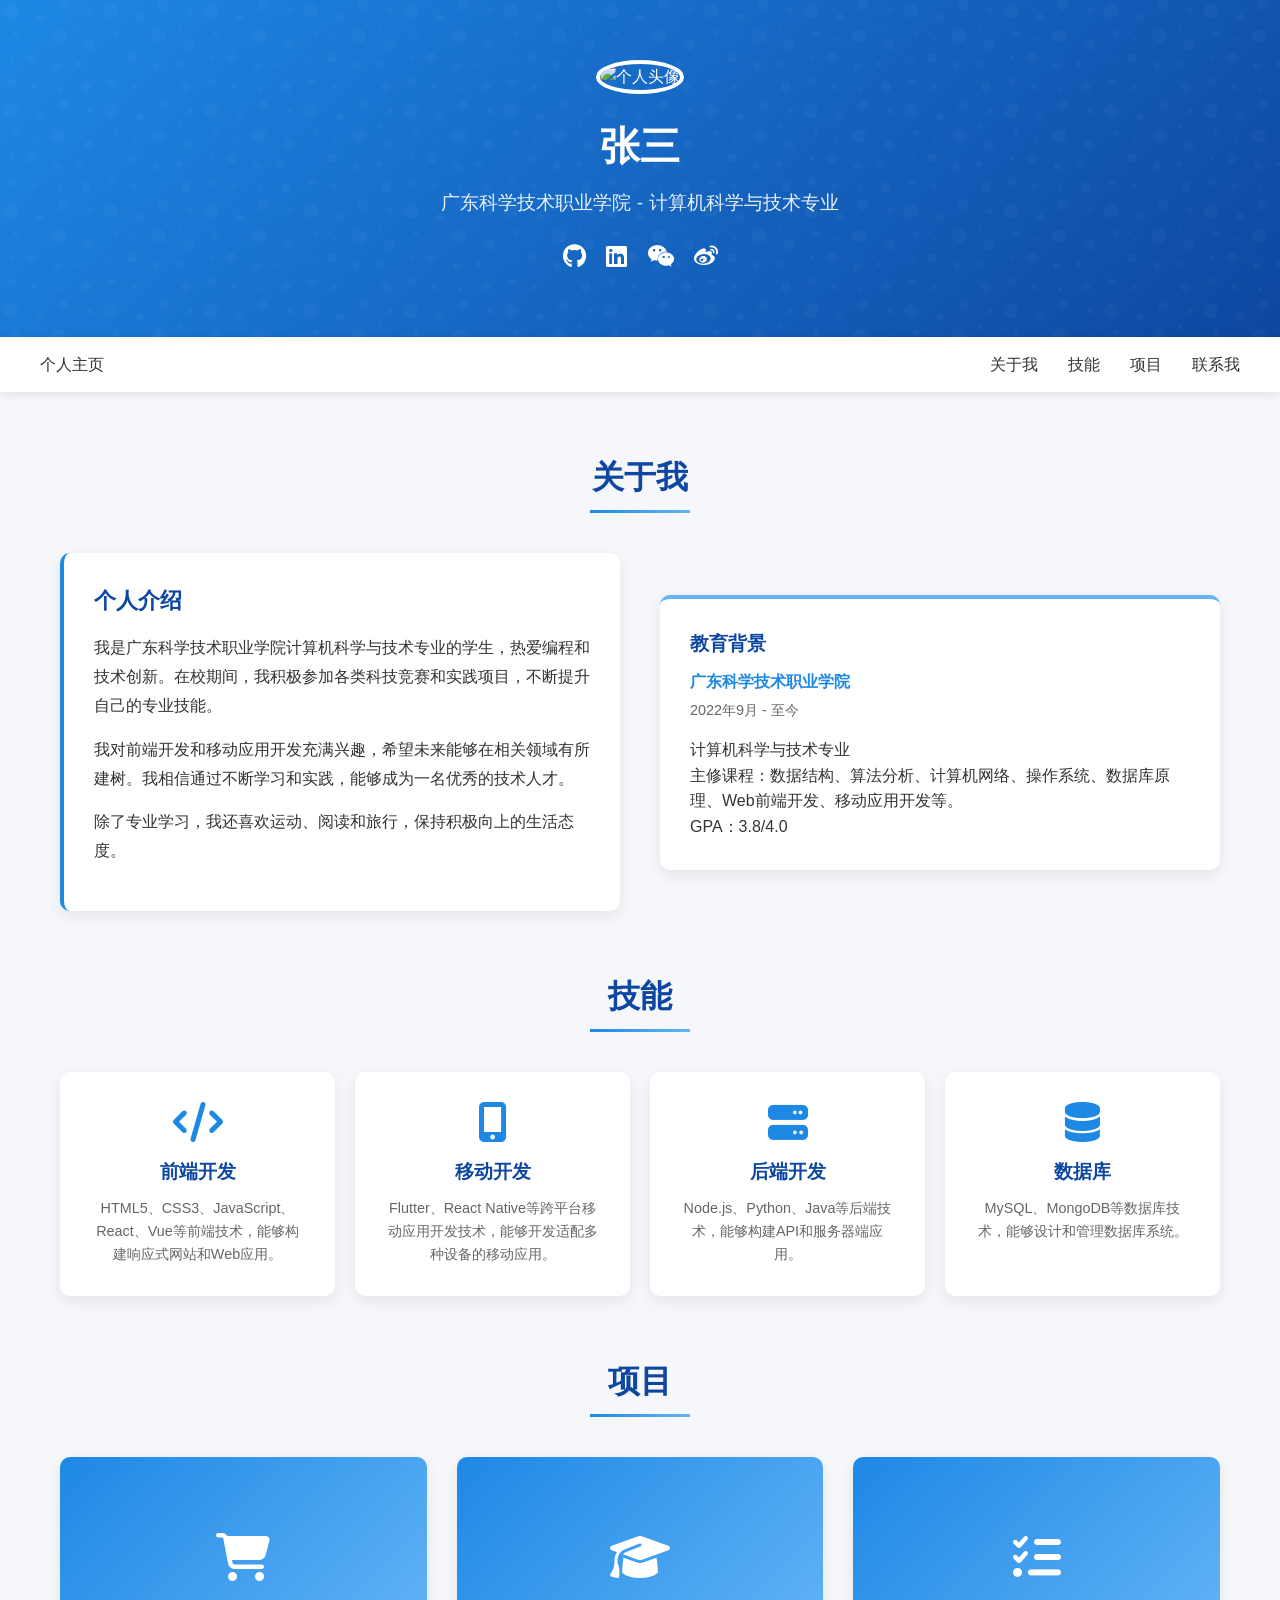
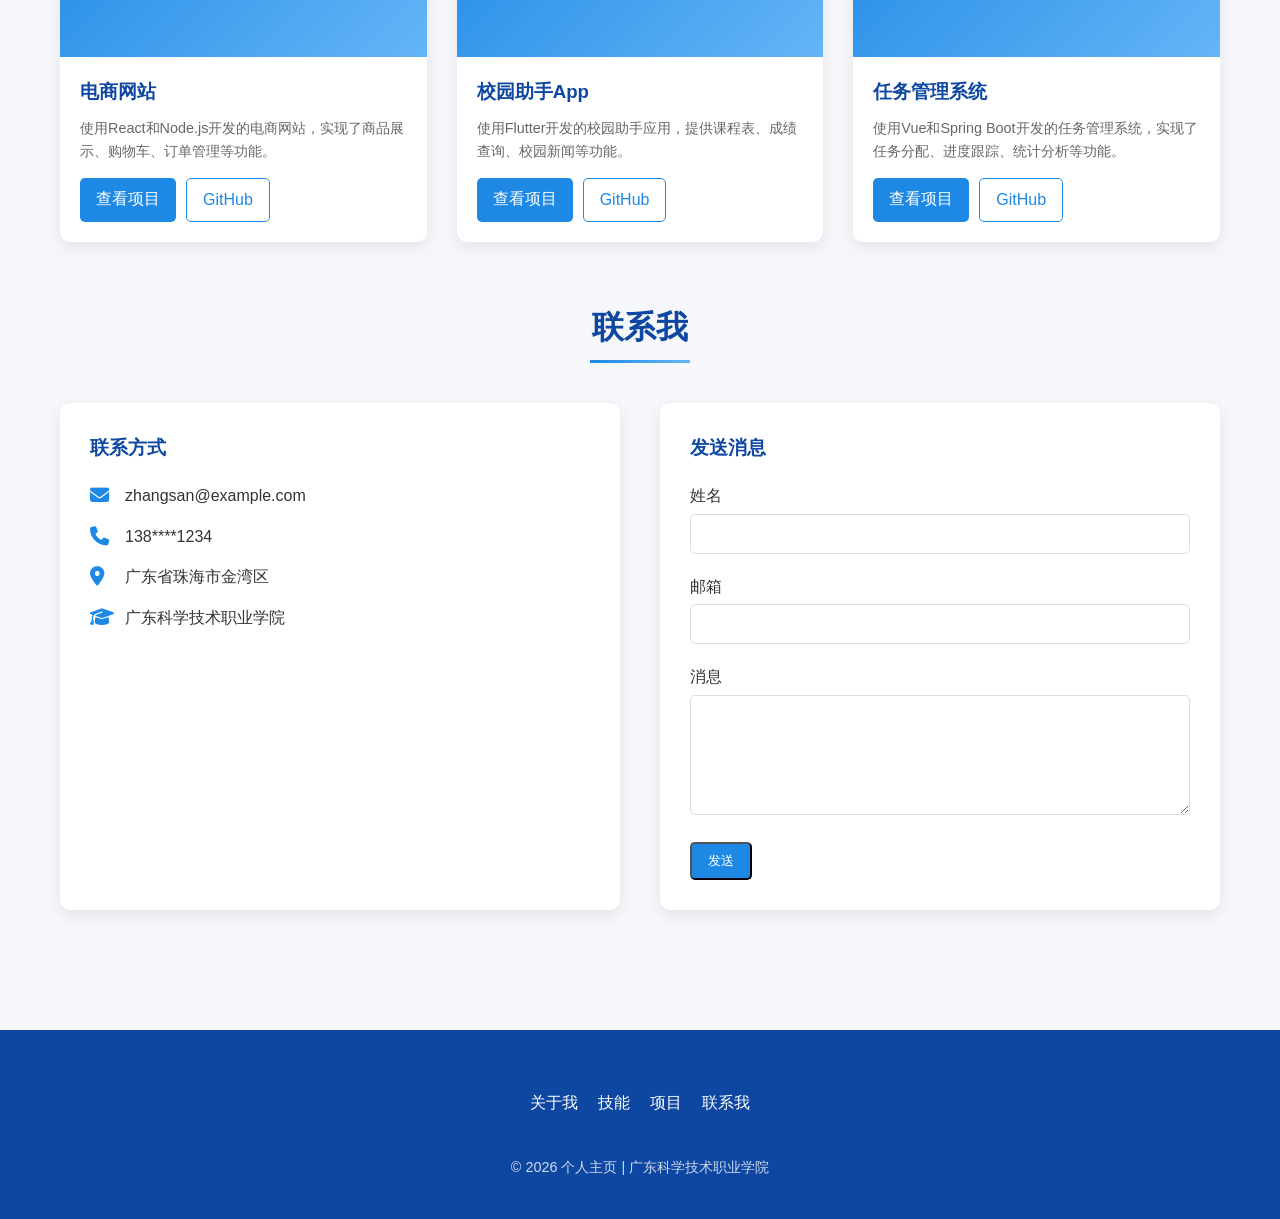
==== index.html @ 767e4f7e "Add files via upload" ====
<!DOCTYPE html>
<html lang="zh-CN">
<head>
    <meta charset="UTF-8">
    <meta name="viewport" content="width=device-width, initial-scale=1.0">
    <title>个人主页</title>
    <style>
        * {
            margin: 0;
            padding: 0;
            box-sizing: border-box;
        }

        body {
            font-family: 'Segoe UI', Tahoma, Geneva, Verdana, sans-serif;
            line-height: 1.6;
            color: #333;
            background-color: #f5f7fa;
        }

        /* 现代蓝色主题 */
        :root {
            --primary-color: #1E88E5;
            --secondary-color: #64B5F6;
            --accent-color: #0D47A1;
            --light-color: #E3F2FD;
            --dark-color: #0D47A1;
        }

        /* 拼接效果容器 */
        .container {
            max-width: 1200px;
            margin: 0 auto;
            padding: 0 20px;
        }

        /* 头部区域 */
        header {
            background: linear-gradient(135deg, var(--primary-color), var(--accent-color));
            color: white;
            padding: 60px 0;
            text-align: center;
            position: relative;
            overflow: hidden;
        }

        header::before {
            content: '';
            position: absolute;
            top: 0;
            left: 0;
            right: 0;
            bottom: 0;
            background: url('data:image/svg+xml,%3Csvg width="100" height="100" viewBox="0 0 100 100" xmlns="http://www.w3.org/2000/svg"%3E%3Cpath d="M11 18c3.866 0 7-3.134 7-7s-3.134-7-7-7-7 3.134-7 7 3.134 7 7 7zm48 25c3.866 0 7-3.134 7-7s-3.134-7-7-7-7 3.134-7 7 3.134 7 7 7zm-43-7c1.657 0 3-1.343 3-3s-1.343-3-3-3-3 1.343-3 3 1.343 3 3 3zm63 31c1.657 0 3-1.343 3-3s-1.343-3-3-3-3 1.343-3 3 1.343 3 3 3zM34 90c1.657 0 3-1.343 3-3s-1.343-3-3-3-3 1.343-3 3 1.343 3 3 3zm56-76c1.657 0 3-1.343 3-3s-1.343-3-3-3-3 1.343-3 3 1.343 3 3 3zM12 86c2.21 0 4-1.79 4-4s-1.79-4-4-4-4 1.79-4 4 1.79 4 4 4zm28-65c2.21 0 4-1.79 4-4s-1.79-4-4-4-4 1.79-4 4 1.79 4 4 4zm23-11c2.76 0 5-2.24 5-5s-2.24-5-5-5-5 2.24-5 5 2.24 5 5 5zm-6 60c2.21 0 4-1.79 4-4s-1.79-4-4-4-4 1.79-4 4 1.79 4 4 4zm29 22c2.76 0 5-2.24 5-5s-2.24-5-5-5-5 2.24-5 5 2.24 5 5 5zM32 63c2.76 0 5-2.24 5-5s-2.24-5-5-5-5 2.24-5 5 2.24 5 5 5zm57-13c2.76 0 5-2.24 5-5s-2.24-5-5-5-5 2.24-5 5 2.24 5 5 5zm-9-21c1.105 0 2-.895 2-2s-.895-2-2-2-2 .895-2 2 .895 2 2 2zM60 91c1.105 0 2-.895 2-2s-.895-2-2-2-2 .895-2 2 .895 2 2 2zM35 41c1.105 0 2-.895 2-2s-.895-2-2-2-2 .895-2 2 .895 2 2 2zM12 60c1.105 0 2-.895 2-2s-.895-2-2-2-2 .895-2 2 .895 2 2 2z" fill="%23ffffff" fill-opacity="0.1" fill-rule="evenodd"/%3E%3C/svg%3E');
            opacity: 0.3;
        }

        .header-content {
            position: relative;
            z-index: 1;
        }

        .profile-pic {
            width: 150px;
            height: 150px;
            border-radius: 50%;
            border: 4px solid white;
            margin-bottom: 20px;
            object-fit: cover;
        }

        h1 {
            font-size: 2.5rem;
            margin-bottom: 10px;
            font-weight: 700;
        }

        .subtitle {
            font-size: 1.2rem;
            margin-bottom: 20px;
            opacity: 0.9;
        }

        .social-links {
            display: flex;
            justify-content: center;
            gap: 20px;
            margin-top: 20px;
        }

        .social-links a {
            color: white;
            font-size: 1.5rem;
            transition: transform 0.3s ease;
        }

        .social-links a:hover {
            transform: translateY(-3px);
        }

        /* 导航栏 */
        nav {
            background-color: white;
            box-shadow: 0 2px 10px rgba(0, 0, 0, 0.1);
            position: sticky;
            top: 0;
            z-index: 1000;
        }

        .nav-container {
            display: flex;
            justify-content: space-between;
            align-items: center;
            padding: 15px 0;
        }

        .nav-links {
            display: flex;
            list-style: none;
            gap: 30px;
        }

        .nav-links a {
            text-decoration: none;
            color: #333;
            font-weight: 500;
            transition: color 0.3s ease;
        }

        .nav-links a:hover {
            color: var(--primary-color);
        }

        /* 主要内容区域 */
        main {
            padding: 60px 0;
        }

        /* 拼接卡片样式 */
        .section {
            margin-bottom: 60px;
        }

        .section-title {
            text-align: center;
            margin-bottom: 40px;
            position: relative;
        }

        .section-title h2 {
            font-size: 2rem;
            color: var(--dark-color);
            display: inline-block;
            padding-bottom: 10px;
        }

        .section-title::after {
            content: '';
            position: absolute;
            bottom: 0;
            left: 50%;
            transform: translateX(-50%);
            width: 100px;
            height: 3px;
            background: linear-gradient(90deg, var(--primary-color), var(--secondary-color));
        }

        /* 关于我 */
        .about-grid {
            display: grid;
            grid-template-columns: 1fr 1fr;
            gap: 40px;
            align-items: center;
        }

        .about-content {
            background-color: white;
            padding: 30px;
            border-radius: 10px;
            box-shadow: 0 5px 15px rgba(0, 0, 0, 0.08);
            border-left: 4px solid var(--primary-color);
        }

        .about-content h3 {
            color: var(--dark-color);
            margin-bottom: 15px;
            font-size: 1.4rem;
        }

        .about-content p {
            margin-bottom: 15px;
            line-height: 1.8;
        }

        .education-card {
            background-color: white;
            padding: 30px;
            border-radius: 10px;
            box-shadow: 0 5px 15px rgba(0, 0, 0, 0.08);
            border-top: 4px solid var(--secondary-color);
        }

        .education-card h3 {
            color: var(--dark-color);
            margin-bottom: 10px;
        }

        .education-card .school {
            font-weight: 600;
            color: var(--primary-color);
            margin-bottom: 5px;
        }

        .education-card .date {
            color: #666;
            font-size: 0.9rem;
            margin-bottom: 15px;
        }

        /* 技能部分 */
        .skills-grid {
            display: grid;
            grid-template-columns: repeat(auto-fit, minmax(250px, 1fr));
            gap: 20px;
        }

        .skill-card {
            background-color: white;
            padding: 30px;
            border-radius: 10px;
            box-shadow: 0 5px 15px rgba(0, 0, 0, 0.08);
            text-align: center;
            transition: transform 0.3s ease, box-shadow 0.3s ease;
        }

        .skill-card:hover {
            transform: translateY(-5px);
            box-shadow: 0 10px 25px rgba(0, 0, 0, 0.1);
        }

        .skill-card i {
            font-size: 2.5rem;
            color: var(--primary-color);
            margin-bottom: 15px;
        }

        .skill-card h3 {
            color: var(--dark-color);
            margin-bottom: 10px;
        }

        .skill-card p {
            color: #666;
            font-size: 0.9rem;
        }

        /* 项目部分 */
        .projects-grid {
            display: grid;
            grid-template-columns: repeat(auto-fit, minmax(300px, 1fr));
            gap: 30px;
        }

        .project-card {
            background-color: white;
            border-radius: 10px;
            overflow: hidden;
            box-shadow: 0 5px 15px rgba(0, 0, 0, 0.08);
            transition: transform 0.3s ease, box-shadow 0.3s ease;
        }

        .project-card:hover {
            transform: translateY(-5px);
            box-shadow: 0 10px 25px rgba(0, 0, 0, 0.1);
        }

        .project-image {
            height: 200px;
            background: linear-gradient(135deg, var(--primary-color), var(--secondary-color));
            display: flex;
            align-items: center;
            justify-content: center;
            color: white;
            font-size: 3rem;
        }

        .project-content {
            padding: 20px;
        }

        .project-content h3 {
            color: var(--dark-color);
            margin-bottom: 10px;
        }

        .project-content p {
            color: #666;
            margin-bottom: 15px;
            font-size: 0.9rem;
        }

        .project-links {
            display: flex;
            gap: 10px;
        }

        .btn {
            display: inline-block;
            padding: 8px 16px;
            border-radius: 5px;
            text-decoration: none;
            font-weight: 500;
            transition: all 0.3s ease;
        }

        .btn-primary {
            background-color: var(--primary-color);
            color: white;
        }

        .btn-primary:hover {
            background-color: var(--accent-color);
            transform: translateY(-2px);
        }

        .btn-outline {
            border: 1px solid var(--primary-color);
            color: var(--primary-color);
        }

        .btn-outline:hover {
            background-color: var(--primary-color);
            color: white;
        }

        /* 联系部分 */
        .contact-grid {
            display: grid;
            grid-template-columns: 1fr 1fr;
            gap: 40px;
        }

        .contact-info {
            background-color: white;
            padding: 30px;
            border-radius: 10px;
            box-shadow: 0 5px 15px rgba(0, 0, 0, 0.08);
        }

        .contact-info h3 {
            color: var(--dark-color);
            margin-bottom: 20px;
        }

        .contact-item {
            display: flex;
            align-items: center;
            margin-bottom: 15px;
        }

        .contact-item i {
            color: var(--primary-color);
            font-size: 1.2rem;
            margin-right: 15px;
            width: 20px;
        }

        .contact-form {
            background-color: white;
            padding: 30px;
            border-radius: 10px;
            box-shadow: 0 5px 15px rgba(0, 0, 0, 0.08);
        }

        .contact-form h3 {
            color: var(--dark-color);
            margin-bottom: 20px;
        }

        .form-group {
            margin-bottom: 20px;
        }

        .form-group label {
            display: block;
            margin-bottom: 5px;
            color: #333;
            font-weight: 500;
        }

        .form-group input,
        .form-group textarea {
            width: 100%;
            padding: 10px;
            border: 1px solid #ddd;
            border-radius: 5px;
            font-size: 1rem;
            transition: border-color 0.3s ease;
        }

        .form-group input:focus,
        .form-group textarea:focus {
            outline: none;
            border-color: var(--primary-color);
        }

        .form-group textarea {
            resize: vertical;
            min-height: 120px;
        }

        /* 页脚 */
        footer {
            background-color: var(--dark-color);
            color: white;
            padding: 40px 0;
            text-align: center;
        }

        .footer-content {
            display: flex;
            flex-direction: column;
            align-items: center;
        }

        .footer-links {
            display: flex;
            gap: 20px;
            margin: 20px 0;
        }

        .footer-links a {
            color: white;
            text-decoration: none;
            transition: color 0.3s ease;
        }

        .footer-links a:hover {
            color: var(--secondary-color);
        }

        .copyright {
            margin-top: 20px;
            opacity: 0.8;
            font-size: 0.9rem;
        }

        /* 响应式设计 */
        @media (max-width: 768px) {
            .about-grid,
            .contact-grid {
                grid-template-columns: 1fr;
            }

            .nav-links {
                gap: 15px;
            }

            h1 {
                font-size: 2rem;
            }

            .section-title h2 {
                font-size: 1.8rem;
            }
        }

        @media (max-width: 480px) {
            header {
                padding: 40px 0;
            }

            .profile-pic {
                width: 120px;
                height: 120px;
            }

            .nav-container {
                flex-direction: column;
                gap: 10px;
            }

            .nav-links {
                flex-wrap: wrap;
                justify-content: center;
            }

            main {
                padding: 40px 0;
            }

            .section {
                margin-bottom: 40px;
            }
        }
    </style>
    <link rel="stylesheet" href="https://cdnjs.cloudflare.com/ajax/libs/font-awesome/6.4.0/css/all.min.css">
</head>
<body>
    <!-- 头部区域 -->
    <header>
        <div class="container header-content">
            <img src="https://trae-api-cn.mchost.guru/api/ide/v1/text_to_image?prompt=professional%20student%20profile%20photo%20in%20blue%20background&image_size=square" alt="个人头像" class="profile-pic">
            <h1>张三</h1>
            <p class="subtitle">广东科学技术职业学院 - 计算机科学与技术专业</p>
            <div class="social-links">
                <a href="#"><i class="fab fa-github"></i></a>
                <a href="#"><i class="fab fa-linkedin"></i></a>
                <a href="#"><i class="fab fa-weixin"></i></a>
                <a href="#"><i class="fab fa-weibo"></i></a>
            </div>
        </div>
    </header>

    <!-- 导航栏 -->
    <nav>
        <div class="container nav-container">
            <div class="logo">个人主页</div>
            <ul class="nav-links">
                <li><a href="#about">关于我</a></li>
                <li><a href="#skills">技能</a></li>
                <li><a href="#projects">项目</a></li>
                <li><a href="#contact">联系我</a></li>
            </ul>
        </div>
    </nav>

    <!-- 主要内容 -->
    <main>
        <!-- 关于我 -->
        <section id="about" class="section">
            <div class="container">
                <div class="section-title">
                    <h2>关于我</h2>
                </div>
                <div class="about-grid">
                    <div class="about-content">
                        <h3>个人介绍</h3>
                        <p>我是广东科学技术职业学院计算机科学与技术专业的学生，热爱编程和技术创新。在校期间，我积极参加各类科技竞赛和实践项目，不断提升自己的专业技能。</p>
                        <p>我对前端开发和移动应用开发充满兴趣，希望未来能够在相关领域有所建树。我相信通过不断学习和实践，能够成为一名优秀的技术人才。</p>
                        <p>除了专业学习，我还喜欢运动、阅读和旅行，保持积极向上的生活态度。</p>
                    </div>
                    <div class="education-card">
                        <h3>教育背景</h3>
                        <div class="school">广东科学技术职业学院</div>
                        <div class="date">2022年9月 - 至今</div>
                        <p>计算机科学与技术专业</p>
                        <p>主修课程：数据结构、算法分析、计算机网络、操作系统、数据库原理、Web前端开发、移动应用开发等。</p>
                        <p>GPA：3.8/4.0</p>
                    </div>
                </div>
            </div>
        </section>

        <!-- 技能 -->
        <section id="skills" class="section">
            <div class="container">
                <div class="section-title">
                    <h2>技能</h2>
                </div>
                <div class="skills-grid">
                    <div class="skill-card">
                        <i class="fas fa-code"></i>
                        <h3>前端开发</h3>
                        <p>HTML5、CSS3、JavaScript、React、Vue等前端技术，能够构建响应式网站和Web应用。</p>
                    </div>
                    <div class="skill-card">
                        <i class="fas fa-mobile-alt"></i>
                        <h3>移动开发</h3>
                        <p>Flutter、React Native等跨平台移动应用开发技术，能够开发适配多种设备的移动应用。</p>
                    </div>
                    <div class="skill-card">
                        <i class="fas fa-server"></i>
                        <h3>后端开发</h3>
                        <p>Node.js、Python、Java等后端技术，能够构建API和服务器端应用。</p>
                    </div>
                    <div class="skill-card">
                        <i class="fas fa-database"></i>
                        <h3>数据库</h3>
                        <p>MySQL、MongoDB等数据库技术，能够设计和管理数据库系统。</p>
                    </div>
                </div>
            </div>
        </section>

        <!-- 项目 -->
        <section id="projects" class="section">
            <div class="container">
                <div class="section-title">
                    <h2>项目</h2>
                </div>
                <div class="projects-grid">
                    <div class="project-card">
                        <div class="project-image">
                            <i class="fas fa-shopping-cart"></i>
                        </div>
                        <div class="project-content">
                            <h3>电商网站</h3>
                            <p>使用React和Node.js开发的电商网站，实现了商品展示、购物车、订单管理等功能。</p>
                            <div class="project-links">
                                <a href="#" class="btn btn-primary">查看项目</a>
                                <a href="#" class="btn btn-outline">GitHub</a>
                            </div>
                        </div>
                    </div>
                    <div class="project-card">
                        <div class="project-image">
                            <i class="fas fa-graduation-cap"></i>
                        </div>
                        <div class="project-content">
                            <h3>校园助手App</h3>
                            <p>使用Flutter开发的校园助手应用，提供课程表、成绩查询、校园新闻等功能。</p>
                            <div class="project-links">
                                <a href="#" class="btn btn-primary">查看项目</a>
                                <a href="#" class="btn btn-outline">GitHub</a>
                            </div>
                        </div>
                    </div>
                    <div class="project-card">
                        <div class="project-image">
                            <i class="fas fa-tasks"></i>
                        </div>
                        <div class="project-content">
                            <h3>任务管理系统</h3>
                            <p>使用Vue和Spring Boot开发的任务管理系统，实现了任务分配、进度跟踪、统计分析等功能。</p>
                            <div class="project-links">
                                <a href="#" class="btn btn-primary">查看项目</a>
                                <a href="#" class="btn btn-outline">GitHub</a>
                            </div>
                        </div>
                    </div>
                </div>
            </div>
        </section>

        <!-- 联系我 -->
        <section id="contact" class="section">
            <div class="container">
                <div class="section-title">
                    <h2>联系我</h2>
                </div>
                <div class="contact-grid">
                    <div class="contact-info">
                        <h3>联系方式</h3>
                        <div class="contact-item">
                            <i class="fas fa-envelope"></i>
                            <span>zhangsan@example.com</span>
                        </div>
                        <div class="contact-item">
                            <i class="fas fa-phone"></i>
                            <span>138****1234</span>
                        </div>
                        <div class="contact-item">
                            <i class="fas fa-map-marker-alt"></i>
                            <span>广东省珠海市金湾区</span>
                        </div>
                        <div class="contact-item">
                            <i class="fas fa-graduation-cap"></i>
                            <span>广东科学技术职业学院</span>
                        </div>
                    </div>
                    <div class="contact-form">
                        <h3>发送消息</h3>
                        <form>
                            <div class="form-group">
                                <label for="name">姓名</label>
                                <input type="text" id="name" name="name" required>
                            </div>
                            <div class="form-group">
                                <label for="email">邮箱</label>
                                <input type="email" id="email" name="email" required>
                            </div>
                            <div class="form-group">
                                <label for="message">消息</label>
                                <textarea id="message" name="message" required></textarea>
                            </div>
                            <button type="submit" class="btn btn-primary">发送</button>
                        </form>
                    </div>
                </div>
            </div>
        </section>
    </main>

    <!-- 页脚 -->
    <footer>
        <div class="container footer-content">
            <div class="footer-links">
                <a href="#about">关于我</a>
                <a href="#skills">技能</a>
                <a href="#projects">项目</a>
                <a href="#contact">联系我</a>
            </div>
            <div class="copyright">
                © 2026 个人主页 | 广东科学技术职业学院
            </div>
        </div>
    </footer>

    <script>
        // 平滑滚动
        document.querySelectorAll('a[href^="#"]').forEach(anchor => {
            anchor.addEventListener('click', function (e) {
                e.preventDefault();
                document.querySelector(this.getAttribute('href')).scrollIntoView({
                    behavior: 'smooth'
                });
            });
        });

        // 导航栏滚动效果
        window.addEventListener('scroll', function() {
            const nav = document.querySelector('nav');
            if (window.scrollY > 100) {
                nav.style.boxShadow = '0 4px 20px rgba(0, 0, 0, 0.15)';
            } else {
                nav.style.boxShadow = '0 2px 10px rgba(0, 0, 0, 0.1)';
            }
        });

        // 表单提交
        document.querySelector('form').addEventListener('submit', function(e) {
            e.preventDefault();
            alert('消息已发送！');
            this.reset();
        });
    </script>
</body>
</html>
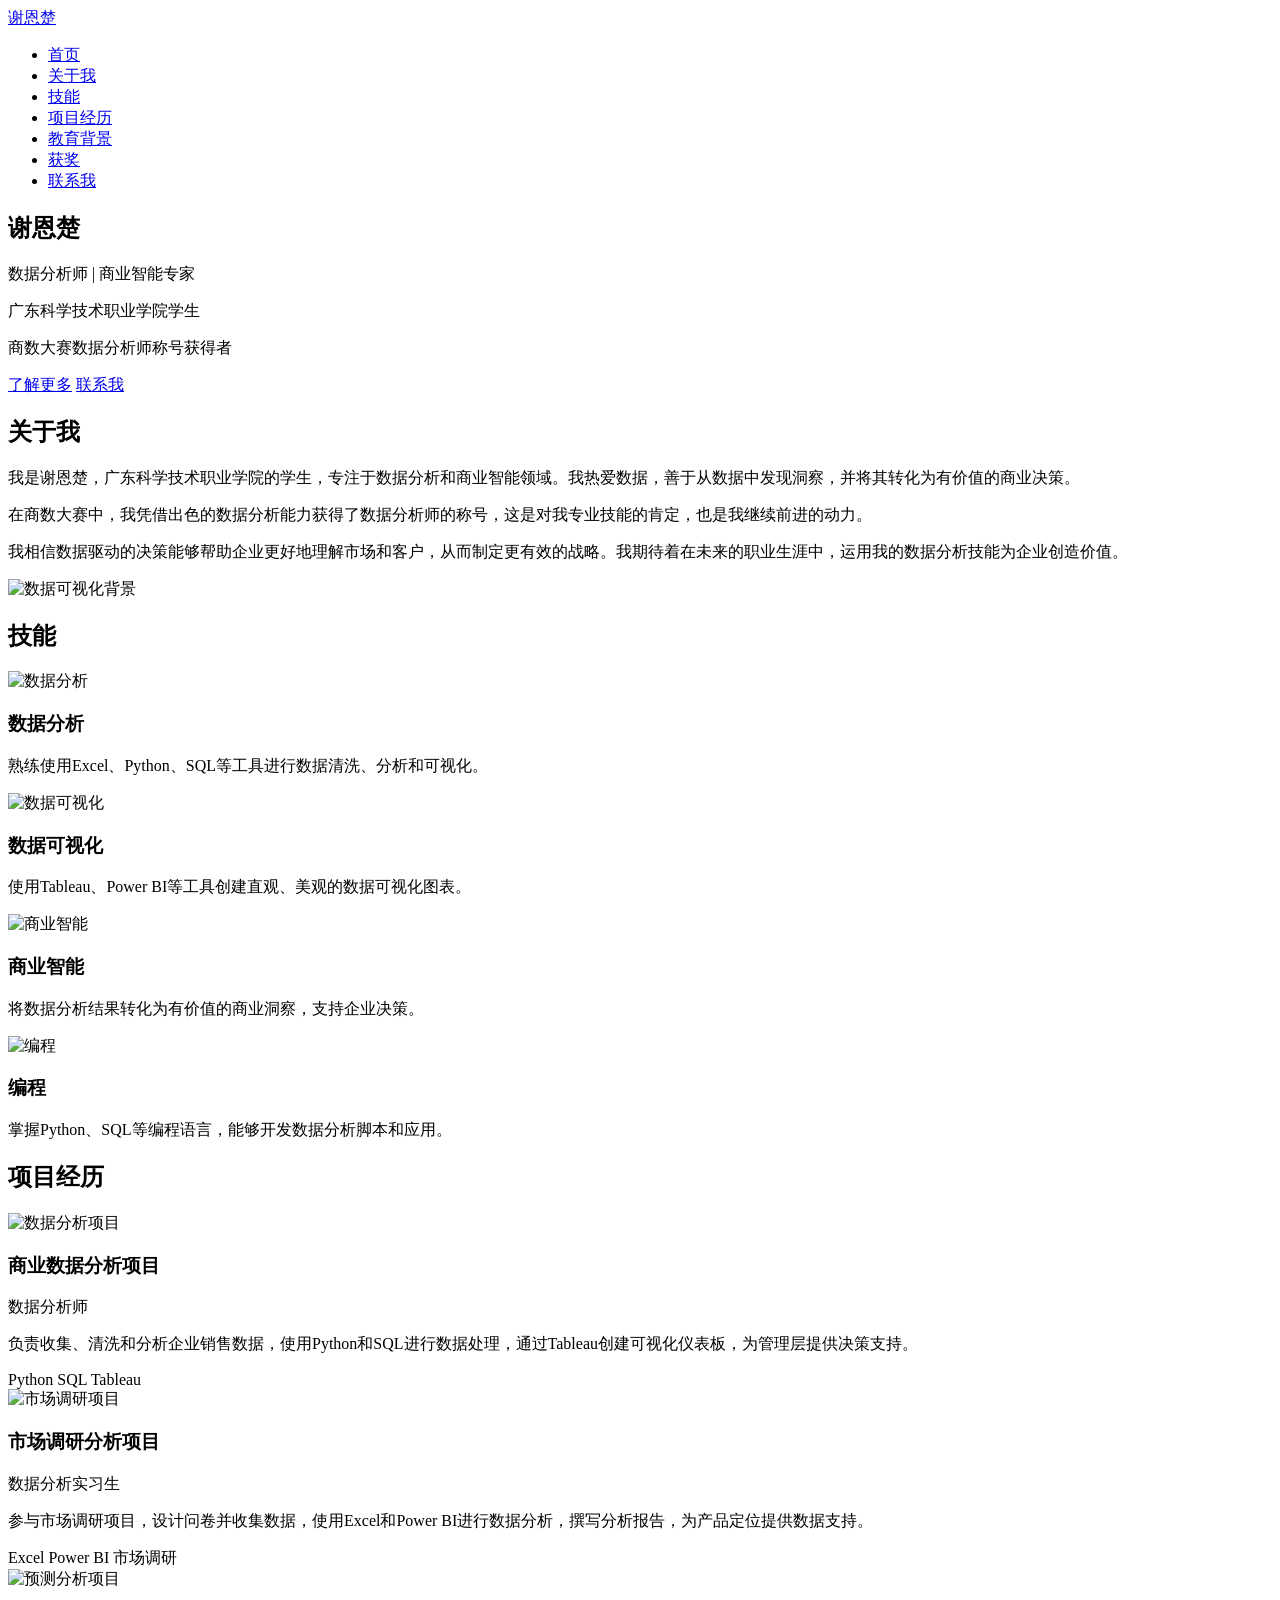
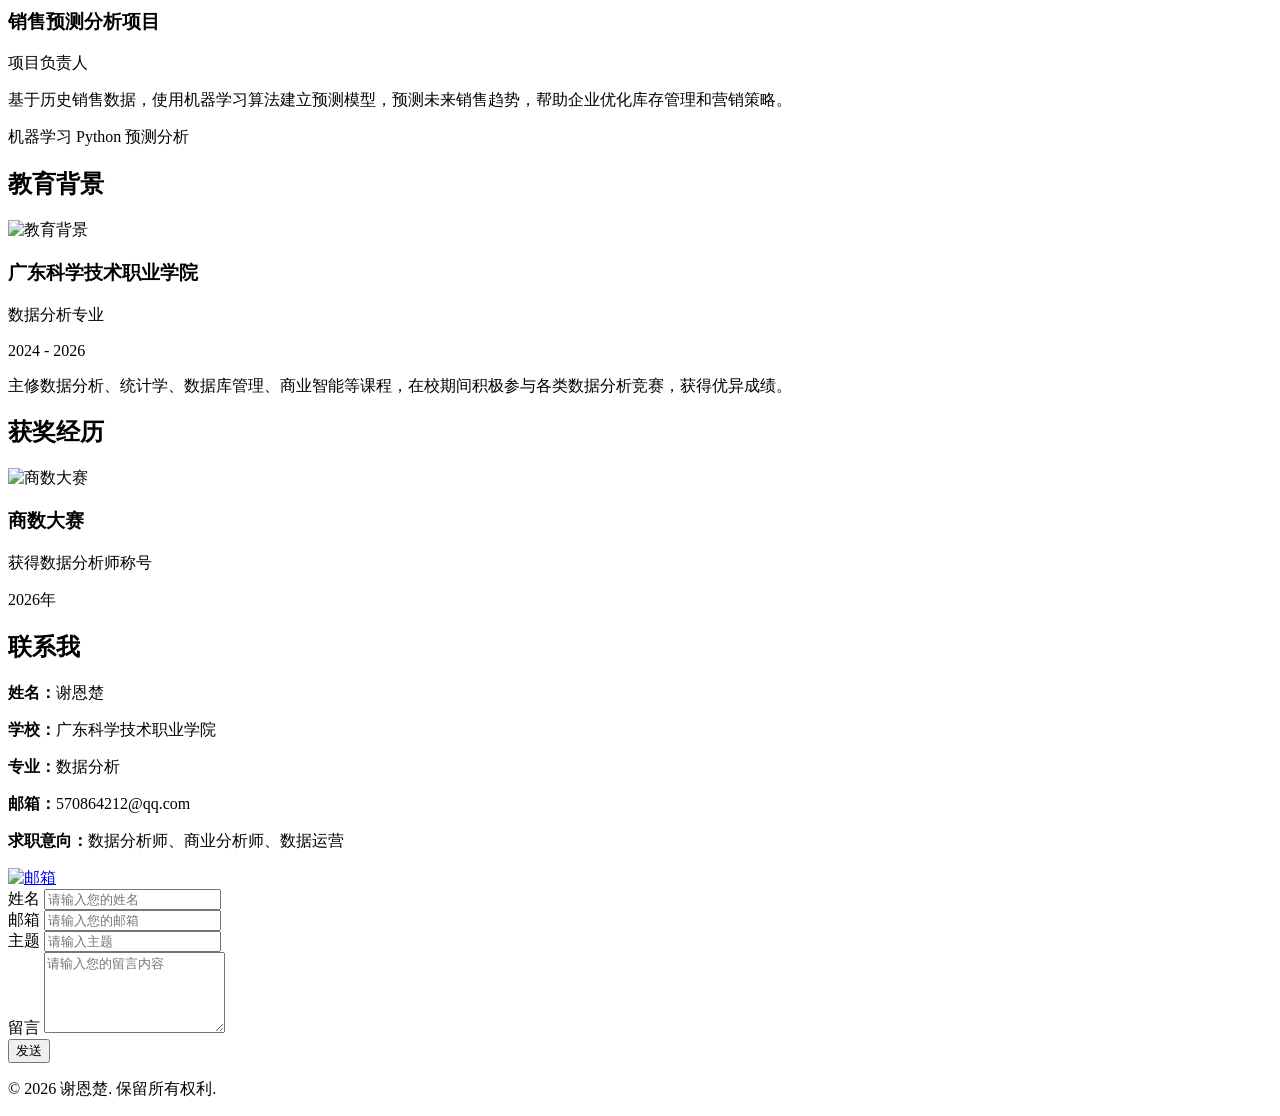
==== commit e01d7972: "Add files via upload" ====
--- a/index.html
+++ b/index.html
@@ -1,729 +1,243 @@
-<!DOCTYPE html>
-<html lang="zh-CN">
-<head>
-    <meta charset="UTF-8">
-    <meta name="viewport" content="width=device-width, initial-scale=1.0">
-    <title>个人主页</title>
-    <style>
-        * {
-            margin: 0;
-            padding: 0;
-            box-sizing: border-box;
-        }
-
-        body {
-            font-family: 'Segoe UI', Tahoma, Geneva, Verdana, sans-serif;
-            line-height: 1.6;
-            color: #333;
-            background-color: #f5f7fa;
-        }
-
-        /* 现代蓝色主题 */
-        :root {
-            --primary-color: #1E88E5;
-            --secondary-color: #64B5F6;
-            --accent-color: #0D47A1;
-            --light-color: #E3F2FD;
-            --dark-color: #0D47A1;
-        }
-
-        /* 拼接效果容器 */
-        .container {
-            max-width: 1200px;
-            margin: 0 auto;
-            padding: 0 20px;
-        }
-
-        /* 头部区域 */
-        header {
-            background: linear-gradient(135deg, var(--primary-color), var(--accent-color));
-            color: white;
-            padding: 60px 0;
-            text-align: center;
-            position: relative;
-            overflow: hidden;
-        }
-
-        header::before {
-            content: '';
-            position: absolute;
-            top: 0;
-            left: 0;
-            right: 0;
-            bottom: 0;
-            background: url('data:image/svg+xml,%3Csvg width="100" height="100" viewBox="0 0 100 100" xmlns="http://www.w3.org/2000/svg"%3E%3Cpath d="M11 18c3.866 0 7-3.134 7-7s-3.134-7-7-7-7 3.134-7 7 3.134 7 7 7zm48 25c3.866 0 7-3.134 7-7s-3.134-7-7-7-7 3.134-7 7 3.134 7 7 7zm-43-7c1.657 0 3-1.343 3-3s-1.343-3-3-3-3 1.343-3 3 1.343 3 3 3zm63 31c1.657 0 3-1.343 3-3s-1.343-3-3-3-3 1.343-3 3 1.343 3 3 3zM34 90c1.657 0 3-1.343 3-3s-1.343-3-3-3-3 1.343-3 3 1.343 3 3 3zm56-76c1.657 0 3-1.343 3-3s-1.343-3-3-3-3 1.343-3 3 1.343 3 3 3zM12 86c2.21 0 4-1.79 4-4s-1.79-4-4-4-4 1.79-4 4 1.79 4 4 4zm28-65c2.21 0 4-1.79 4-4s-1.79-4-4-4-4 1.79-4 4 1.79 4 4 4zm23-11c2.76 0 5-2.24 5-5s-2.24-5-5-5-5 2.24-5 5 2.24 5 5 5zm-6 60c2.21 0 4-1.79 4-4s-1.79-4-4-4-4 1.79-4 4 1.79 4 4 4zm29 22c2.76 0 5-2.24 5-5s-2.24-5-5-5-5 2.24-5 5 2.24 5 5 5zM32 63c2.76 0 5-2.24 5-5s-2.24-5-5-5-5 2.24-5 5 2.24 5 5 5zm57-13c2.76 0 5-2.24 5-5s-2.24-5-5-5-5 2.24-5 5 2.24 5 5 5zm-9-21c1.105 0 2-.895 2-2s-.895-2-2-2-2 .895-2 2 .895 2 2 2zM60 91c1.105 0 2-.895 2-2s-.895-2-2-2-2 .895-2 2 .895 2 2 2zM35 41c1.105 0 2-.895 2-2s-.895-2-2-2-2 .895-2 2 .895 2 2 2zM12 60c1.105 0 2-.895 2-2s-.895-2-2-2-2 .895-2 2 .895 2 2 2z" fill="%23ffffff" fill-opacity="0.1" fill-rule="evenodd"/%3E%3C/svg%3E');
-            opacity: 0.3;
-        }
-
-        .header-content {
-            position: relative;
-            z-index: 1;
-        }
-
-        .profile-pic {
-            width: 150px;
-            height: 150px;
-            border-radius: 50%;
-            border: 4px solid white;
-            margin-bottom: 20px;
-            object-fit: cover;
-        }
-
-        h1 {
-            font-size: 2.5rem;
-            margin-bottom: 10px;
-            font-weight: 700;
-        }
-
-        .subtitle {
-            font-size: 1.2rem;
-            margin-bottom: 20px;
-            opacity: 0.9;
-        }
-
-        .social-links {
-            display: flex;
-            justify-content: center;
-            gap: 20px;
-            margin-top: 20px;
-        }
-
-        .social-links a {
-            color: white;
-            font-size: 1.5rem;
-            transition: transform 0.3s ease;
-        }
-
-        .social-links a:hover {
-            transform: translateY(-3px);
-        }
-
-        /* 导航栏 */
-        nav {
-            background-color: white;
-            box-shadow: 0 2px 10px rgba(0, 0, 0, 0.1);
-            position: sticky;
-            top: 0;
-            z-index: 1000;
-        }
-
-        .nav-container {
-            display: flex;
-            justify-content: space-between;
-            align-items: center;
-            padding: 15px 0;
-        }
-
-        .nav-links {
-            display: flex;
-            list-style: none;
-            gap: 30px;
-        }
-
-        .nav-links a {
-            text-decoration: none;
-            color: #333;
-            font-weight: 500;
-            transition: color 0.3s ease;
-        }
-
-        .nav-links a:hover {
-            color: var(--primary-color);
-        }
-
-        /* 主要内容区域 */
-        main {
-            padding: 60px 0;
-        }
-
-        /* 拼接卡片样式 */
-        .section {
-            margin-bottom: 60px;
-        }
-
-        .section-title {
-            text-align: center;
-            margin-bottom: 40px;
-            position: relative;
-        }
-
-        .section-title h2 {
-            font-size: 2rem;
-            color: var(--dark-color);
-            display: inline-block;
-            padding-bottom: 10px;
-        }
-
-        .section-title::after {
-            content: '';
-            position: absolute;
-            bottom: 0;
-            left: 50%;
-            transform: translateX(-50%);
-            width: 100px;
-            height: 3px;
-            background: linear-gradient(90deg, var(--primary-color), var(--secondary-color));
-        }
-
-        /* 关于我 */
-        .about-grid {
-            display: grid;
-            grid-template-columns: 1fr 1fr;
-            gap: 40px;
-            align-items: center;
-        }
-
-        .about-content {
-            background-color: white;
-            padding: 30px;
-            border-radius: 10px;
-            box-shadow: 0 5px 15px rgba(0, 0, 0, 0.08);
-            border-left: 4px solid var(--primary-color);
-        }
-
-        .about-content h3 {
-            color: var(--dark-color);
-            margin-bottom: 15px;
-            font-size: 1.4rem;
-        }
-
-        .about-content p {
-            margin-bottom: 15px;
-            line-height: 1.8;
-        }
-
-        .education-card {
-            background-color: white;
-            padding: 30px;
-            border-radius: 10px;
-            box-shadow: 0 5px 15px rgba(0, 0, 0, 0.08);
-            border-top: 4px solid var(--secondary-color);
-        }
-
-        .education-card h3 {
-            color: var(--dark-color);
-            margin-bottom: 10px;
-        }
-
-        .education-card .school {
-            font-weight: 600;
-            color: var(--primary-color);
-            margin-bottom: 5px;
-        }
-
-        .education-card .date {
-            color: #666;
-            font-size: 0.9rem;
-            margin-bottom: 15px;
-        }
-
-        /* 技能部分 */
-        .skills-grid {
-            display: grid;
-            grid-template-columns: repeat(auto-fit, minmax(250px, 1fr));
-            gap: 20px;
-        }
-
-        .skill-card {
-            background-color: white;
-            padding: 30px;
-            border-radius: 10px;
-            box-shadow: 0 5px 15px rgba(0, 0, 0, 0.08);
-            text-align: center;
-            transition: transform 0.3s ease, box-shadow 0.3s ease;
-        }
-
-        .skill-card:hover {
-            transform: translateY(-5px);
-            box-shadow: 0 10px 25px rgba(0, 0, 0, 0.1);
-        }
-
-        .skill-card i {
-            font-size: 2.5rem;
-            color: var(--primary-color);
-            margin-bottom: 15px;
-        }
-
-        .skill-card h3 {
-            color: var(--dark-color);
-            margin-bottom: 10px;
-        }
-
-        .skill-card p {
-            color: #666;
-            font-size: 0.9rem;
-        }
-
-        /* 项目部分 */
-        .projects-grid {
-            display: grid;
-            grid-template-columns: repeat(auto-fit, minmax(300px, 1fr));
-            gap: 30px;
-        }
-
-        .project-card {
-            background-color: white;
-            border-radius: 10px;
-            overflow: hidden;
-            box-shadow: 0 5px 15px rgba(0, 0, 0, 0.08);
-            transition: transform 0.3s ease, box-shadow 0.3s ease;
-        }
-
-        .project-card:hover {
-            transform: translateY(-5px);
-            box-shadow: 0 10px 25px rgba(0, 0, 0, 0.1);
-        }
-
-        .project-image {
-            height: 200px;
-            background: linear-gradient(135deg, var(--primary-color), var(--secondary-color));
-            display: flex;
-            align-items: center;
-            justify-content: center;
-            color: white;
-            font-size: 3rem;
-        }
-
-        .project-content {
-            padding: 20px;
-        }
-
-        .project-content h3 {
-            color: var(--dark-color);
-            margin-bottom: 10px;
-        }
-
-        .project-content p {
-            color: #666;
-            margin-bottom: 15px;
-            font-size: 0.9rem;
-        }
-
-        .project-links {
-            display: flex;
-            gap: 10px;
-        }
-
-        .btn {
-            display: inline-block;
-            padding: 8px 16px;
-            border-radius: 5px;
-            text-decoration: none;
-            font-weight: 500;
-            transition: all 0.3s ease;
-        }
-
-        .btn-primary {
-            background-color: var(--primary-color);
-            color: white;
-        }
-
-        .btn-primary:hover {
-            background-color: var(--accent-color);
-            transform: translateY(-2px);
-        }
-
-        .btn-outline {
-            border: 1px solid var(--primary-color);
-            color: var(--primary-color);
-        }
-
-        .btn-outline:hover {
-            background-color: var(--primary-color);
-            color: white;
-        }
-
-        /* 联系部分 */
-        .contact-grid {
-            display: grid;
-            grid-template-columns: 1fr 1fr;
-            gap: 40px;
-        }
-
-        .contact-info {
-            background-color: white;
-            padding: 30px;
-            border-radius: 10px;
-            box-shadow: 0 5px 15px rgba(0, 0, 0, 0.08);
-        }
-
-        .contact-info h3 {
-            color: var(--dark-color);
-            margin-bottom: 20px;
-        }
-
-        .contact-item {
-            display: flex;
-            align-items: center;
-            margin-bottom: 15px;
-        }
-
-        .contact-item i {
-            color: var(--primary-color);
-            font-size: 1.2rem;
-            margin-right: 15px;
-            width: 20px;
-        }
-
-        .contact-form {
-            background-color: white;
-            padding: 30px;
-            border-radius: 10px;
-            box-shadow: 0 5px 15px rgba(0, 0, 0, 0.08);
-        }
-
-        .contact-form h3 {
-            color: var(--dark-color);
-            margin-bottom: 20px;
-        }
-
-        .form-group {
-            margin-bottom: 20px;
-        }
-
-        .form-group label {
-            display: block;
-            margin-bottom: 5px;
-            color: #333;
-            font-weight: 500;
-        }
-
-        .form-group input,
-        .form-group textarea {
-            width: 100%;
-            padding: 10px;
-            border: 1px solid #ddd;
-            border-radius: 5px;
-            font-size: 1rem;
-            transition: border-color 0.3s ease;
-        }
-
-        .form-group input:focus,
-        .form-group textarea:focus {
-            outline: none;
-            border-color: var(--primary-color);
-        }
-
-        .form-group textarea {
-            resize: vertical;
-            min-height: 120px;
-        }
-
-        /* 页脚 */
-        footer {
-            background-color: var(--dark-color);
-            color: white;
-            padding: 40px 0;
-            text-align: center;
-        }
-
-        .footer-content {
-            display: flex;
-            flex-direction: column;
-            align-items: center;
-        }
-
-        .footer-links {
-            display: flex;
-            gap: 20px;
-            margin: 20px 0;
-        }
-
-        .footer-links a {
-            color: white;
-            text-decoration: none;
-            transition: color 0.3s ease;
-        }
-
-        .footer-links a:hover {
-            color: var(--secondary-color);
-        }
-
-        .copyright {
-            margin-top: 20px;
-            opacity: 0.8;
-            font-size: 0.9rem;
-        }
-
-        /* 响应式设计 */
-        @media (max-width: 768px) {
-            .about-grid,
-            .contact-grid {
-                grid-template-columns: 1fr;
-            }
-
-            .nav-links {
-                gap: 15px;
-            }
-
-            h1 {
-                font-size: 2rem;
-            }
-
-            .section-title h2 {
-                font-size: 1.8rem;
-            }
-        }
-
-        @media (max-width: 480px) {
-            header {
-                padding: 40px 0;
-            }
-
-            .profile-pic {
-                width: 120px;
-                height: 120px;
-            }
-
-            .nav-container {
-                flex-direction: column;
-                gap: 10px;
-            }
-
-            .nav-links {
-                flex-wrap: wrap;
-                justify-content: center;
-            }
-
-            main {
-                padding: 40px 0;
-            }
-
-            .section {
-                margin-bottom: 40px;
-            }
-        }
-    </style>
-    <link rel="stylesheet" href="https://cdnjs.cloudflare.com/ajax/libs/font-awesome/6.4.0/css/all.min.css">
-</head>
-<body>
-    <!-- 头部区域 -->
-    <header>
-        <div class="container header-content">
-            <img src="https://trae-api-cn.mchost.guru/api/ide/v1/text_to_image?prompt=professional%20student%20profile%20photo%20in%20blue%20background&image_size=square" alt="个人头像" class="profile-pic">
-            <h1>张三</h1>
-            <p class="subtitle">广东科学技术职业学院 - 计算机科学与技术专业</p>
-            <div class="social-links">
-                <a href="#"><i class="fab fa-github"></i></a>
-                <a href="#"><i class="fab fa-linkedin"></i></a>
-                <a href="#"><i class="fab fa-weixin"></i></a>
-                <a href="#"><i class="fab fa-weibo"></i></a>
-            </div>
-        </div>
-    </header>
-
-    <!-- 导航栏 -->
-    <nav>
-        <div class="container nav-container">
-            <div class="logo">个人主页</div>
-            <ul class="nav-links">
-                <li><a href="#about">关于我</a></li>
-                <li><a href="#skills">技能</a></li>
-                <li><a href="#projects">项目</a></li>
-                <li><a href="#contact">联系我</a></li>
-            </ul>
-        </div>
-    </nav>
-
-    <!-- 主要内容 -->
-    <main>
-        <!-- 关于我 -->
-        <section id="about" class="section">
-            <div class="container">
-                <div class="section-title">
-                    <h2>关于我</h2>
-                </div>
-                <div class="about-grid">
-                    <div class="about-content">
-                        <h3>个人介绍</h3>
-                        <p>我是广东科学技术职业学院计算机科学与技术专业的学生，热爱编程和技术创新。在校期间，我积极参加各类科技竞赛和实践项目，不断提升自己的专业技能。</p>
-                        <p>我对前端开发和移动应用开发充满兴趣，希望未来能够在相关领域有所建树。我相信通过不断学习和实践，能够成为一名优秀的技术人才。</p>
-                        <p>除了专业学习，我还喜欢运动、阅读和旅行，保持积极向上的生活态度。</p>
-                    </div>
-                    <div class="education-card">
-                        <h3>教育背景</h3>
-                        <div class="school">广东科学技术职业学院</div>
-                        <div class="date">2022年9月 - 至今</div>
-                        <p>计算机科学与技术专业</p>
-                        <p>主修课程：数据结构、算法分析、计算机网络、操作系统、数据库原理、Web前端开发、移动应用开发等。</p>
-                        <p>GPA：3.8/4.0</p>
-                    </div>
-                </div>
-            </div>
-        </section>
-
-        <!-- 技能 -->
-        <section id="skills" class="section">
-            <div class="container">
-                <div class="section-title">
-                    <h2>技能</h2>
-                </div>
-                <div class="skills-grid">
-                    <div class="skill-card">
-                        <i class="fas fa-code"></i>
-                        <h3>前端开发</h3>
-                        <p>HTML5、CSS3、JavaScript、React、Vue等前端技术，能够构建响应式网站和Web应用。</p>
-                    </div>
-                    <div class="skill-card">
-                        <i class="fas fa-mobile-alt"></i>
-                        <h3>移动开发</h3>
-                        <p>Flutter、React Native等跨平台移动应用开发技术，能够开发适配多种设备的移动应用。</p>
-                    </div>
-                    <div class="skill-card">
-                        <i class="fas fa-server"></i>
-                        <h3>后端开发</h3>
-                        <p>Node.js、Python、Java等后端技术，能够构建API和服务器端应用。</p>
-                    </div>
-                    <div class="skill-card">
-                        <i class="fas fa-database"></i>
-                        <h3>数据库</h3>
-                        <p>MySQL、MongoDB等数据库技术，能够设计和管理数据库系统。</p>
-                    </div>
-                </div>
-            </div>
-        </section>
-
-        <!-- 项目 -->
-        <section id="projects" class="section">
-            <div class="container">
-                <div class="section-title">
-                    <h2>项目</h2>
-                </div>
-                <div class="projects-grid">
-                    <div class="project-card">
-                        <div class="project-image">
-                            <i class="fas fa-shopping-cart"></i>
-                        </div>
-                        <div class="project-content">
-                            <h3>电商网站</h3>
-                            <p>使用React和Node.js开发的电商网站，实现了商品展示、购物车、订单管理等功能。</p>
-                            <div class="project-links">
-                                <a href="#" class="btn btn-primary">查看项目</a>
-                                <a href="#" class="btn btn-outline">GitHub</a>
-                            </div>
-                        </div>
-                    </div>
-                    <div class="project-card">
-                        <div class="project-image">
-                            <i class="fas fa-graduation-cap"></i>
-                        </div>
-                        <div class="project-content">
-                            <h3>校园助手App</h3>
-                            <p>使用Flutter开发的校园助手应用，提供课程表、成绩查询、校园新闻等功能。</p>
-                            <div class="project-links">
-                                <a href="#" class="btn btn-primary">查看项目</a>
-                                <a href="#" class="btn btn-outline">GitHub</a>
-                            </div>
-                        </div>
-                    </div>
-                    <div class="project-card">
-                        <div class="project-image">
-                            <i class="fas fa-tasks"></i>
-                        </div>
-                        <div class="project-content">
-                            <h3>任务管理系统</h3>
-                            <p>使用Vue和Spring Boot开发的任务管理系统，实现了任务分配、进度跟踪、统计分析等功能。</p>
-                            <div class="project-links">
-                                <a href="#" class="btn btn-primary">查看项目</a>
-                                <a href="#" class="btn btn-outline">GitHub</a>
-                            </div>
-                        </div>
-                    </div>
-                </div>
-            </div>
-        </section>
-
-        <!-- 联系我 -->
-        <section id="contact" class="section">
-            <div class="container">
-                <div class="section-title">
-                    <h2>联系我</h2>
-                </div>
-                <div class="contact-grid">
-                    <div class="contact-info">
-                        <h3>联系方式</h3>
-                        <div class="contact-item">
-                            <i class="fas fa-envelope"></i>
-                            <span>zhangsan@example.com</span>
-                        </div>
-                        <div class="contact-item">
-                            <i class="fas fa-phone"></i>
-                            <span>138****1234</span>
-                        </div>
-                        <div class="contact-item">
-                            <i class="fas fa-map-marker-alt"></i>
-                            <span>广东省珠海市金湾区</span>
-                        </div>
-                        <div class="contact-item">
-                            <i class="fas fa-graduation-cap"></i>
-                            <span>广东科学技术职业学院</span>
-                        </div>
-                    </div>
-                    <div class="contact-form">
-                        <h3>发送消息</h3>
-                        <form>
-                            <div class="form-group">
-                                <label for="name">姓名</label>
-                                <input type="text" id="name" name="name" required>
-                            </div>
-                            <div class="form-group">
-                                <label for="email">邮箱</label>
-                                <input type="email" id="email" name="email" required>
-                            </div>
-                            <div class="form-group">
-                                <label for="message">消息</label>
-                                <textarea id="message" name="message" required></textarea>
-                            </div>
-                            <button type="submit" class="btn btn-primary">发送</button>
-                        </form>
-                    </div>
-                </div>
-            </div>
-        </section>
-    </main>
-
-    <!-- 页脚 -->
-    <footer>
-        <div class="container footer-content">
-            <div class="footer-links">
-                <a href="#about">关于我</a>
-                <a href="#skills">技能</a>
-                <a href="#projects">项目</a>
-                <a href="#contact">联系我</a>
-            </div>
-            <div class="copyright">
-                © 2026 个人主页 | 广东科学技术职业学院
-            </div>
-        </div>
-    </footer>
-
-    <script>
-        // 平滑滚动
-        document.querySelectorAll('a[href^="#"]').forEach(anchor => {
-            anchor.addEventListener('click', function (e) {
-                e.preventDefault();
-                document.querySelector(this.getAttribute('href')).scrollIntoView({
-                    behavior: 'smooth'
-                });
-            });
-        });
-
-        // 导航栏滚动效果
-        window.addEventListener('scroll', function() {
-            const nav = document.querySelector('nav');
-            if (window.scrollY > 100) {
-                nav.style.boxShadow = '0 4px 20px rgba(0, 0, 0, 0.15)';
-            } else {
-                nav.style.boxShadow = '0 2px 10px rgba(0, 0, 0, 0.1)';
-            }
-        });
-
-        // 表单提交
-        document.querySelector('form').addEventListener('submit', function(e) {
-            e.preventDefault();
-            alert('消息已发送！');
-            this.reset();
-        });
-    </script>
-</body>
+<!DOCTYPE html>
+<html lang="zh-CN">
+<head>
+    <meta charset="UTF-8">
+    <meta name="viewport" content="width=device-width, initial-scale=1.0">
+    <title>谢恩楚 - 个人主页</title>
+    <link rel="stylesheet" href="style.css">
+</head>
+<body>
+    <!-- 导航栏 -->
+    <nav class="navbar">
+        <div class="container">
+            <div class="navbar-brand">
+                <a href="#">谢恩楚</a>
+            </div>
+            <ul class="navbar-nav">
+                <li class="nav-item"><a href="#home">首页</a></li>
+                <li class="nav-item"><a href="#about">关于我</a></li>
+                <li class="nav-item"><a href="#skills">技能</a></li>
+                <li class="nav-item"><a href="#projects">项目经历</a></li>
+                <li class="nav-item"><a href="#education">教育背景</a></li>
+                <li class="nav-item"><a href="#awards">获奖</a></li>
+                <li class="nav-item"><a href="#contact">联系我</a></li>
+            </ul>
+        </div>
+    </nav>
+
+    <!-- 英雄区域 -->
+    <section id="home" class="hero">
+        <div class="container">
+            <div class="hero-content">
+                <h1>谢恩楚</h1>
+                <p class="hero-subtitle">数据分析师 | 商业智能专家</p>
+                <p class="hero-description">广东科学技术职业学院学生</p>
+                <p class="hero-achievement">商数大赛数据分析师称号获得者</p>
+                <div class="hero-buttons">
+                    <a href="#about" class="btn btn-primary">了解更多</a>
+                    <a href="#contact" class="btn btn-secondary">联系我</a>
+                </div>
+            </div>
+            <div class="hero-animation">
+                <div class="floating-shape shape-1"></div>
+                <div class="floating-shape shape-2"></div>
+                <div class="floating-shape shape-3"></div>
+            </div>
+        </div>
+    </section>
+
+    <!-- 关于我 -->
+    <section id="about" class="about">
+        <div class="container">
+            <h2>关于我</h2>
+            <div class="about-content">
+                <div class="about-text">
+                    <p>我是谢恩楚，广东科学技术职业学院的学生，专注于数据分析和商业智能领域。我热爱数据，善于从数据中发现洞察，并将其转化为有价值的商业决策。</p>
+                    <p>在商数大赛中，我凭借出色的数据分析能力获得了数据分析师的称号，这是对我专业技能的肯定，也是我继续前进的动力。</p>
+                    <p>我相信数据驱动的决策能够帮助企业更好地理解市场和客户，从而制定更有效的战略。我期待着在未来的职业生涯中，运用我的数据分析技能为企业创造价值。</p>
+                </div>
+                <div class="about-image">
+                    <img src="https://trae-api-cn.mchost.guru/api/ide/v1/text_to_image?prompt=modern%20blue%20abstract%20background%20with%20data%20visualization%20elements&image_size=landscape_16_9" alt="数据可视化背景">
+                </div>
+            </div>
+        </div>
+    </section>
+
+    <!-- 技能 -->
+    <section id="skills" class="skills">
+        <div class="container">
+            <h2>技能</h2>
+            <div class="skills-grid">
+                <div class="skill-card">
+                    <div class="skill-icon">
+                        <img src="https://trae-api-cn.mchost.guru/api/ide/v1/text_to_image?prompt=data%20analysis%20icon%20blue%20modern&image_size=square" alt="数据分析">
+                    </div>
+                    <h3>数据分析</h3>
+                    <p>熟练使用Excel、Python、SQL等工具进行数据清洗、分析和可视化。</p>
+                </div>
+                <div class="skill-card">
+                    <div class="skill-icon">
+                        <img src="https://trae-api-cn.mchost.guru/api/ide/v1/text_to_image?prompt=data%20visualization%20icon%20blue%20modern&image_size=square" alt="数据可视化">
+                    </div>
+                    <h3>数据可视化</h3>
+                    <p>使用Tableau、Power BI等工具创建直观、美观的数据可视化图表。</p>
+                </div>
+                <div class="skill-card">
+                    <div class="skill-icon">
+                        <img src="https://trae-api-cn.mchost.guru/api/ide/v1/text_to_image?prompt=business%20intelligence%20icon%20blue%20modern&image_size=square" alt="商业智能">
+                    </div>
+                    <h3>商业智能</h3>
+                    <p>将数据分析结果转化为有价值的商业洞察，支持企业决策。</p>
+                </div>
+                <div class="skill-card">
+                    <div class="skill-icon">
+                        <img src="https://trae-api-cn.mchost.guru/api/ide/v1/text_to_image?prompt=programming%20icon%20blue%20modern&image_size=square" alt="编程">
+                    </div>
+                    <h3>编程</h3>
+                    <p>掌握Python、SQL等编程语言，能够开发数据分析脚本和应用。</p>
+                </div>
+            </div>
+        </div>
+    </section>
+
+    <!-- 项目经历 -->
+    <section id="projects" class="projects">
+        <div class="container">
+            <h2>项目经历</h2>
+            <div class="projects-grid">
+                <div class="project-card">
+                    <div class="project-image">
+                        <img src="https://trae-api-cn.mchost.guru/api/ide/v1/text_to_image?prompt=data%20analysis%20project%20dashboard%20blue%20modern&image_size=landscape_16_9" alt="数据分析项目">
+                    </div>
+                    <div class="project-content">
+                        <h3>商业数据分析项目</h3>
+                        <p class="project-role">数据分析师</p>
+                        <p class="project-description">负责收集、清洗和分析企业销售数据，使用Python和SQL进行数据处理，通过Tableau创建可视化仪表板，为管理层提供决策支持。</p>
+                        <div class="project-tags">
+                            <span class="tag">Python</span>
+                            <span class="tag">SQL</span>
+                            <span class="tag">Tableau</span>
+                        </div>
+                    </div>
+                </div>
+                <div class="project-card">
+                    <div class="project-image">
+                        <img src="https://trae-api-cn.mchost.guru/api/ide/v1/text_to_image?prompt=market%20research%20data%20visualization%20blue%20modern&image_size=landscape_16_9" alt="市场调研项目">
+                    </div>
+                    <div class="project-content">
+                        <h3>市场调研分析项目</h3>
+                        <p class="project-role">数据分析实习生</p>
+                        <p class="project-description">参与市场调研项目，设计问卷并收集数据，使用Excel和Power BI进行数据分析，撰写分析报告，为产品定位提供数据支持。</p>
+                        <div class="project-tags">
+                            <span class="tag">Excel</span>
+                            <span class="tag">Power BI</span>
+                            <span class="tag">市场调研</span>
+                        </div>
+                    </div>
+                </div>
+                <div class="project-card">
+                    <div class="project-image">
+                        <img src="https://trae-api-cn.mchost.guru/api/ide/v1/text_to_image?prompt=predictive%20analytics%20machine%20learning%20blue%20modern&image_size=landscape_16_9" alt="预测分析项目">
+                    </div>
+                    <div class="project-content">
+                        <h3>销售预测分析项目</h3>
+                        <p class="project-role">项目负责人</p>
+                        <p class="project-description">基于历史销售数据，使用机器学习算法建立预测模型，预测未来销售趋势，帮助企业优化库存管理和营销策略。</p>
+                        <div class="project-tags">
+                            <span class="tag">机器学习</span>
+                            <span class="tag">Python</span>
+                            <span class="tag">预测分析</span>
+                        </div>
+                    </div>
+                </div>
+            </div>
+        </div>
+    </section>
+
+    <!-- 教育背景 -->
+    <section id="education" class="education">
+        <div class="container">
+            <h2>教育背景</h2>
+            <div class="education-card">
+                <div class="education-icon">
+                    <img src="https://trae-api-cn.mchost.guru/api/ide/v1/text_to_image?prompt=university%20graduation%20cap%20icon%20blue%20modern&image_size=square" alt="教育背景">
+                </div>
+                <div class="education-content">
+                    <h3>广东科学技术职业学院</h3>
+                    <p class="education-major">数据分析专业</p>
+                    <p class="education-period">2024 - 2026</p>
+                    <p class="education-description">主修数据分析、统计学、数据库管理、商业智能等课程，在校期间积极参与各类数据分析竞赛，获得优异成绩。</p>
+                </div>
+            </div>
+        </div>
+    </section>
+
+    <!-- 获奖 -->
+    <section id="awards" class="awards">
+        <div class="container">
+            <h2>获奖经历</h2>
+            <div class="award-card">
+                <div class="award-icon">
+                    <img src="https://trae-api-cn.mchost.guru/api/ide/v1/text_to_image?prompt=award%20trophy%20icon%20blue%20modern&image_size=square" alt="商数大赛">
+                </div>
+                <div class="award-content">
+                    <h3>商数大赛</h3>
+                    <p>获得数据分析师称号</p>
+                    <p class="award-date">2026年</p>
+                </div>
+            </div>
+        </div>
+    </section>
+
+    <!-- 联系我 -->
+    <section id="contact" class="contact">
+        <div class="container">
+            <h2>联系我</h2>
+            <div class="contact-content">
+                <div class="contact-info">
+                    <p><strong>姓名：</strong>谢恩楚</p>
+                    <p><strong>学校：</strong>广东科学技术职业学院</p>
+                    <p><strong>专业：</strong>数据分析</p>
+                    <p><strong>邮箱：</strong>570864212@qq.com</p>
+                    <p><strong>求职意向：</strong>数据分析师、商业分析师、数据运营</p>
+                    <div class="contact-social">
+                        <a href="mailto:570864212@qq.com" class="social-link">
+                            <img src="https://trae-api-cn.mchost.guru/api/ide/v1/text_to_image?prompt=email%20icon%20blue%20modern&image_size=square" alt="邮箱">
+                        </a>
+                    </div>
+                </div>
+                <div class="contact-form">
+                    <form>
+                        <div class="form-group">
+                            <label for="name">姓名</label>
+                            <input type="text" id="name" name="name" required placeholder="请输入您的姓名">
+                        </div>
+                        <div class="form-group">
+                            <label for="email">邮箱</label>
+                            <input type="email" id="email" name="email" required placeholder="请输入您的邮箱">
+                        </div>
+                        <div class="form-group">
+                            <label for="subject">主题</label>
+                            <input type="text" id="subject" name="subject" required placeholder="请输入主题">
+                        </div>
+                        <div class="form-group">
+                            <label for="message">留言</label>
+                            <textarea id="message" name="message" rows="5" required placeholder="请输入您的留言内容"></textarea>
+                        </div>
+                        <button type="submit" class="btn">发送</button>
+                    </form>
+                </div>
+            </div>
+        </div>
+    </section>
+
+    <!-- 页脚 -->
+    <footer class="footer">
+        <div class="container">
+            <p>&copy; 2026 谢恩楚. 保留所有权利.</p>
+        </div>
+    </footer>
+
+    <script src="script.js"></script>
+</body>
 </html>
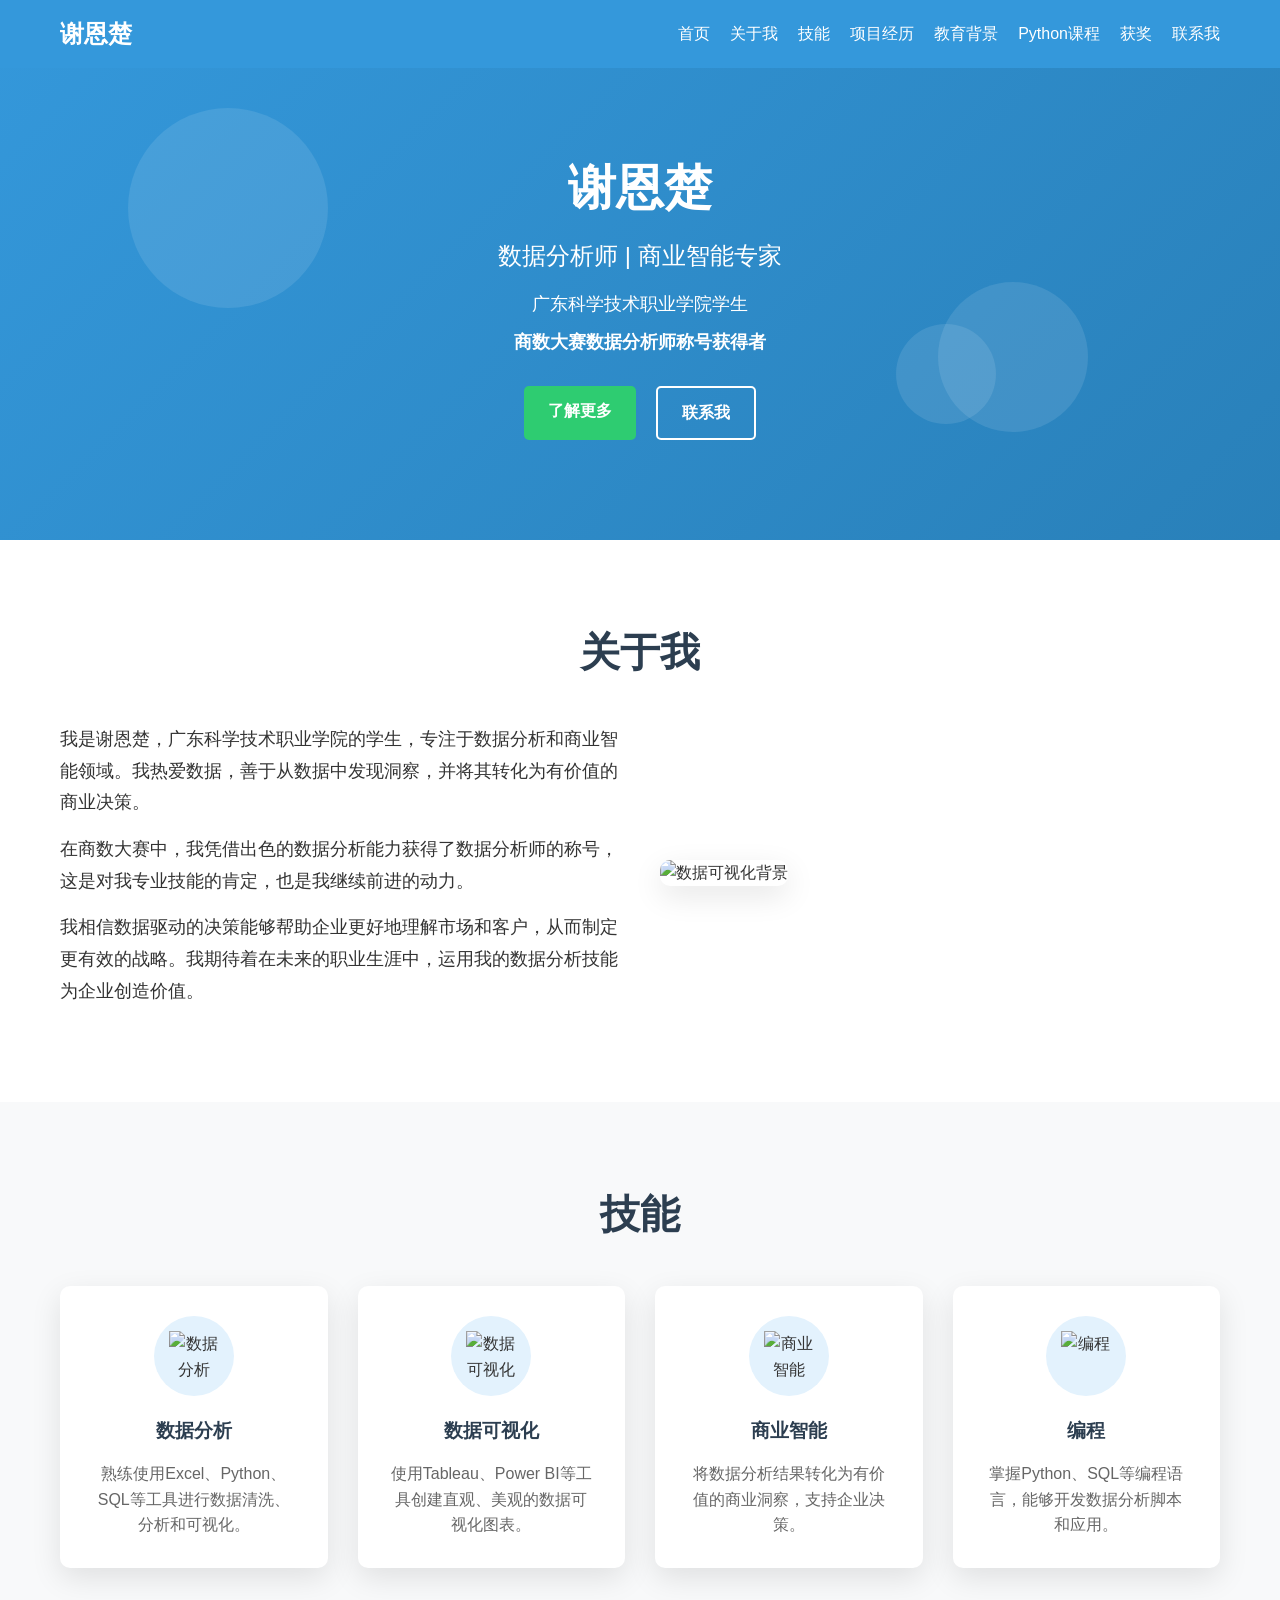
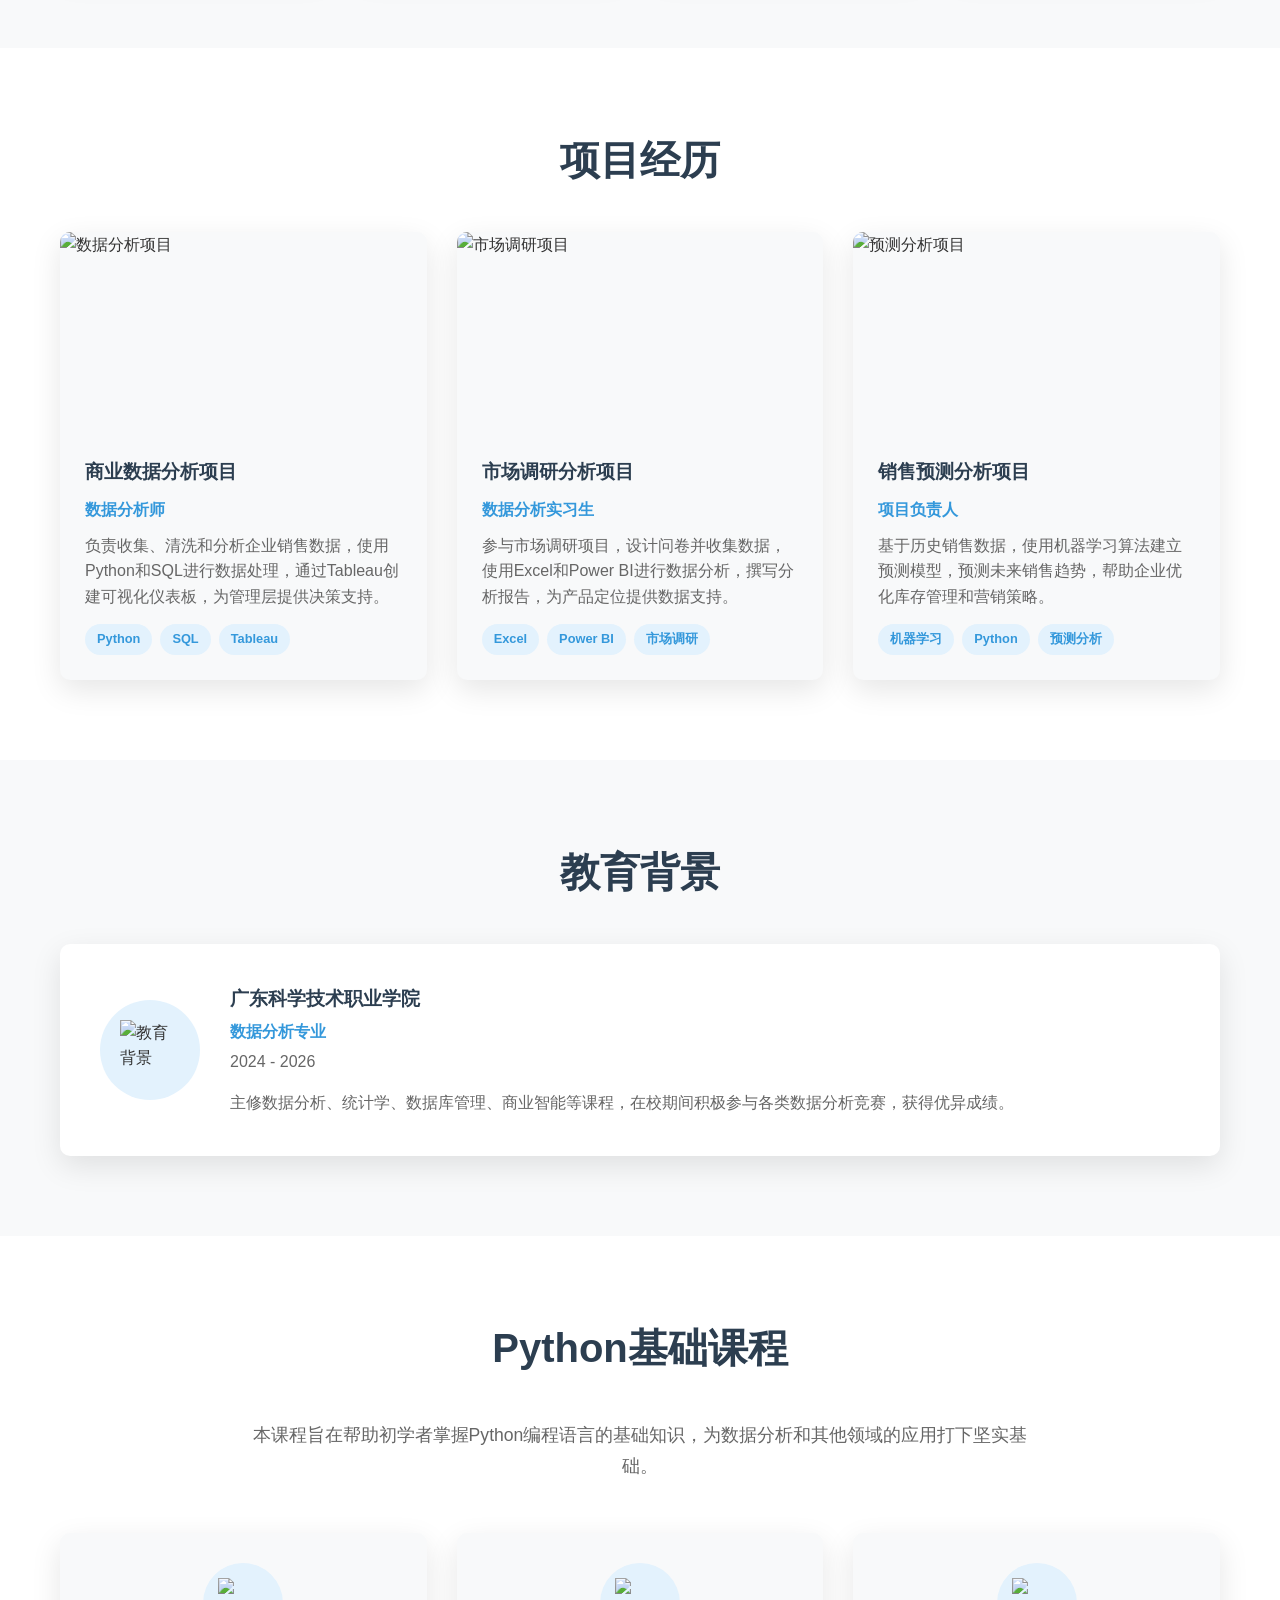
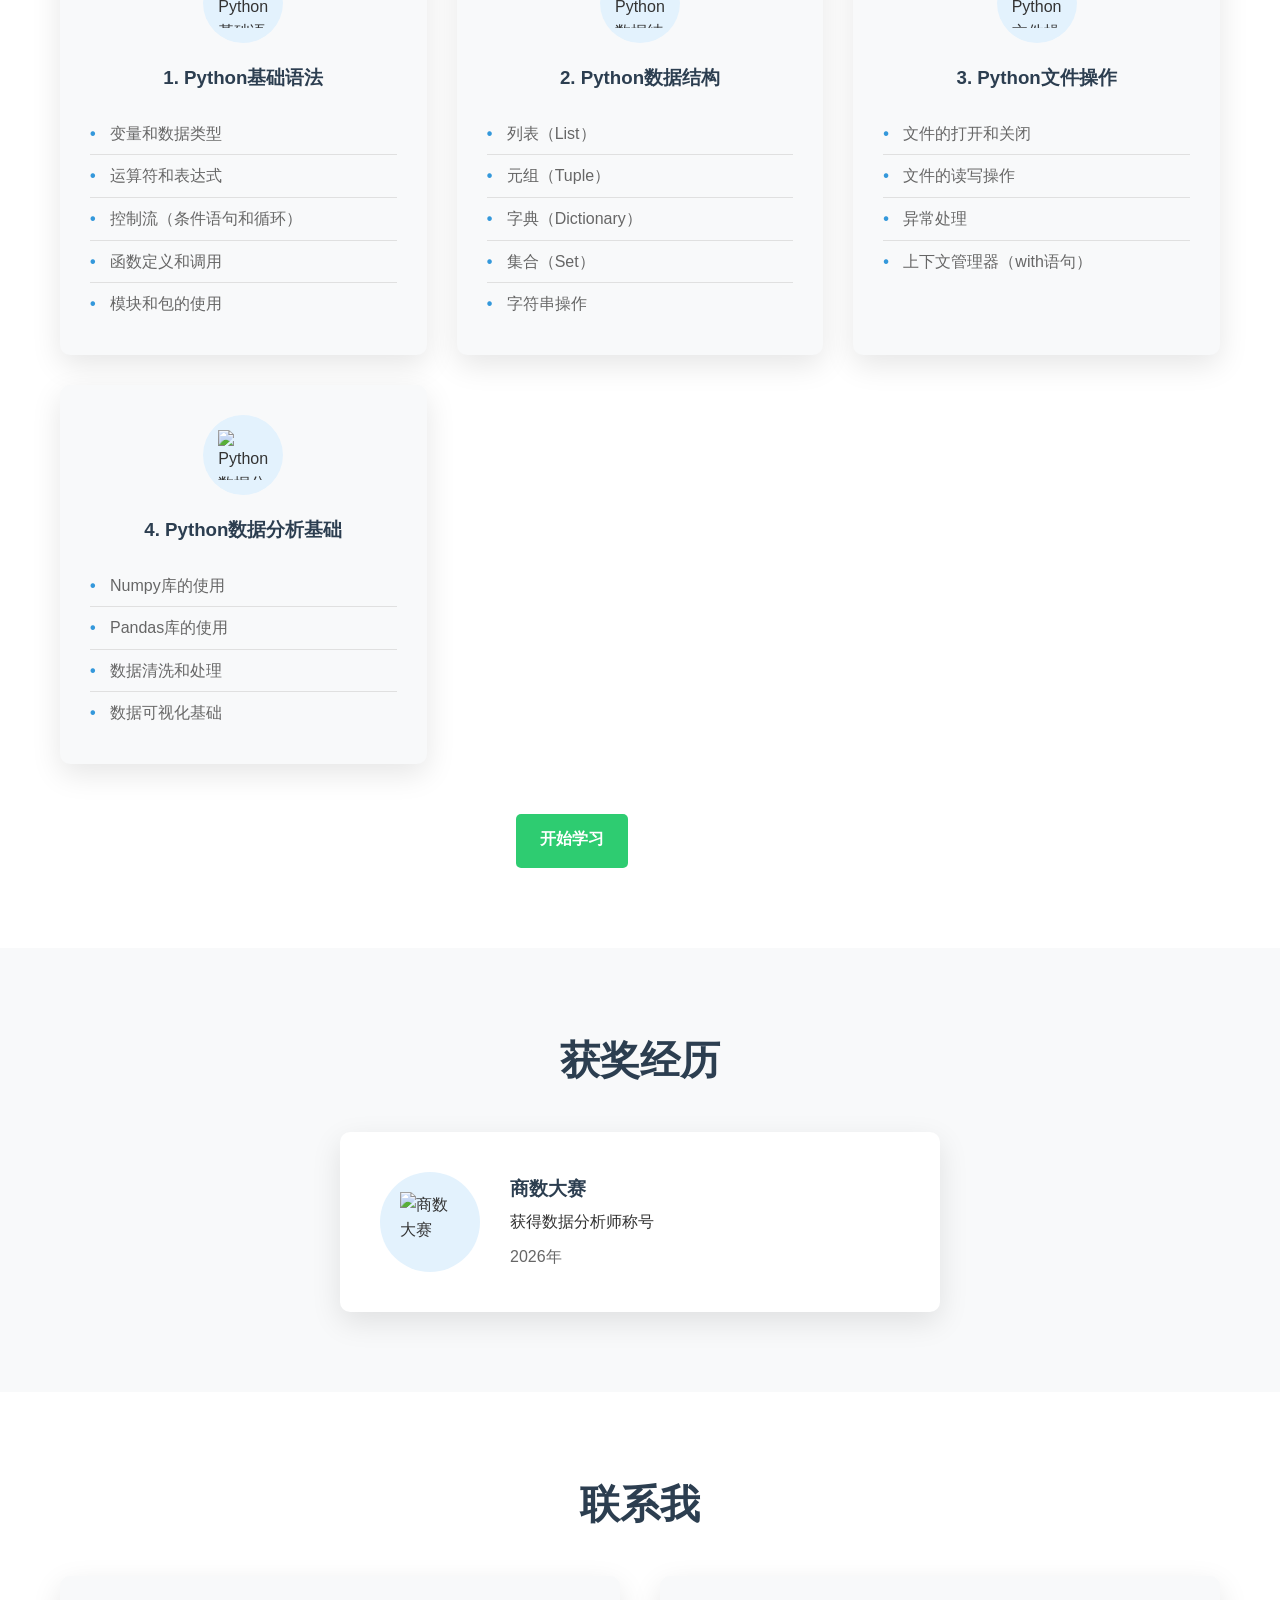
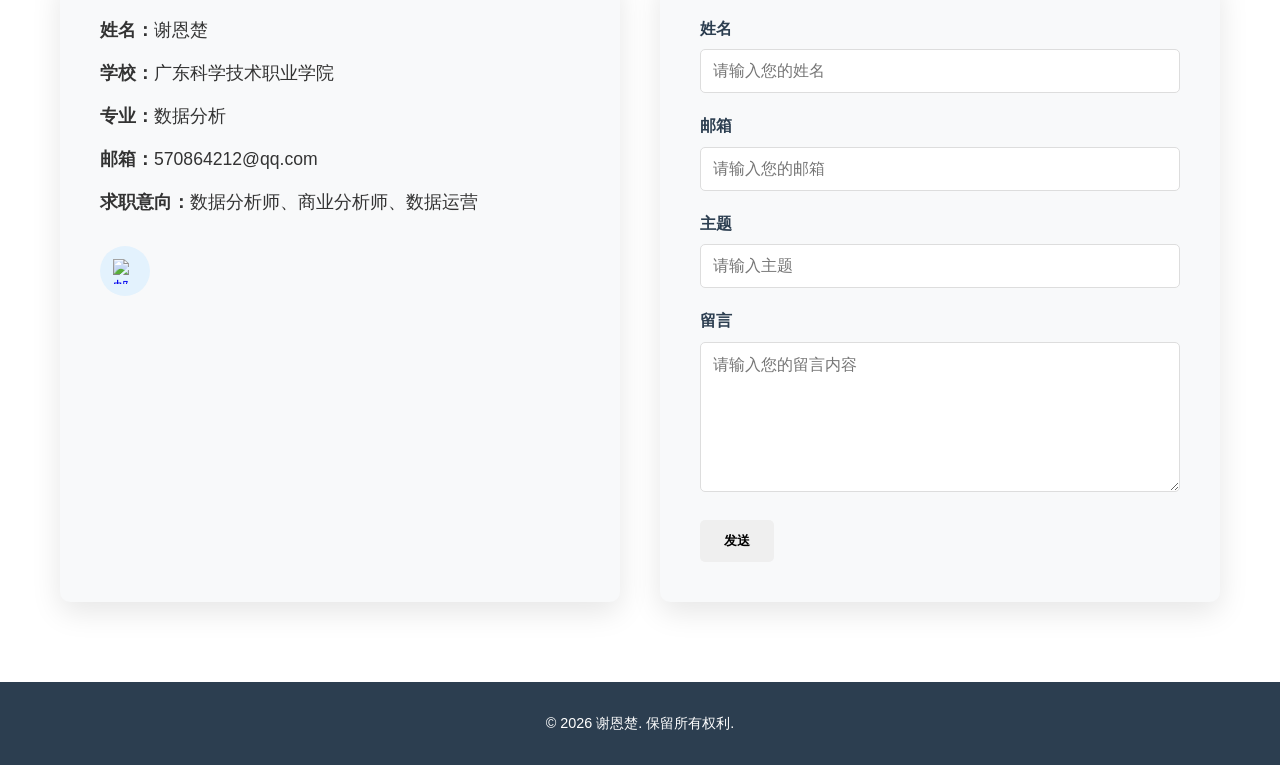
==== commit 74af5089: "添加Python基础课程学习模块" ====
--- a/index.html
+++ b/index.html
@@ -19,6 +19,7 @@
                 <li class="nav-item"><a href="#skills">技能</a></li>
                 <li class="nav-item"><a href="#projects">项目经历</a></li>
                 <li class="nav-item"><a href="#education">教育背景</a></li>
+                <li class="nav-item"><a href="#python-course">Python课程</a></li>
                 <li class="nav-item"><a href="#awards">获奖</a></li>
                 <li class="nav-item"><a href="#contact">联系我</a></li>
             </ul>
@@ -168,6 +169,70 @@
                     <p class="education-period">2024 - 2026</p>
                     <p class="education-description">主修数据分析、统计学、数据库管理、商业智能等课程，在校期间积极参与各类数据分析竞赛，获得优异成绩。</p>
                 </div>
+            </div>
+        </div>
+    </section>
+
+    <!-- Python基础课程 -->
+    <section id="python-course" class="python-course">
+        <div class="container">
+            <h2>Python基础课程</h2>
+            <p class="course-description">本课程旨在帮助初学者掌握Python编程语言的基础知识，为数据分析和其他领域的应用打下坚实基础。</p>
+            <div class="course-modules">
+                <div class="module-card">
+                    <div class="module-icon">
+                        <img src="https://trae-api-cn.mchost.guru/api/ide/v1/text_to_image?prompt=python%20basic%20syntax%20icon%20blue%20modern&image_size=square" alt="Python基础语法">
+                    </div>
+                    <h3>1. Python基础语法</h3>
+                    <ul class="module-content">
+                        <li>变量和数据类型</li>
+                        <li>运算符和表达式</li>
+                        <li>控制流（条件语句和循环）</li>
+                        <li>函数定义和调用</li>
+                        <li>模块和包的使用</li>
+                    </ul>
+                </div>
+                <div class="module-card">
+                    <div class="module-icon">
+                        <img src="https://trae-api-cn.mchost.guru/api/ide/v1/text_to_image?prompt=python%20data%20structures%20icon%20blue%20modern&image_size=square" alt="Python数据结构">
+                    </div>
+                    <h3>2. Python数据结构</h3>
+                    <ul class="module-content">
+                        <li>列表（List）</li>
+                        <li>元组（Tuple）</li>
+                        <li>字典（Dictionary）</li>
+                        <li>集合（Set）</li>
+                        <li>字符串操作</li>
+                    </ul>
+                </div>
+                <div class="module-card">
+                    <div class="module-icon">
+                        <img src="https://trae-api-cn.mchost.guru/api/ide/v1/text_to_image?prompt=python%20file%20handling%20icon%20blue%20modern&image_size=square" alt="Python文件操作">
+                    </div>
+                    <h3>3. Python文件操作</h3>
+                    <ul class="module-content">
+                        <li>文件的打开和关闭</li>
+                        <li>文件的读写操作</li>
+                        <li>异常处理</li>
+                        <li>上下文管理器（with语句）</li>
+                    </ul>
+                </div>
+                <div class="module-card">
+                    <div class="module-icon">
+                        <img src="https://trae-api-cn.mchost.guru/api/ide/v1/text_to_image?prompt=python%20data%20analysis%20icon%20blue%20modern&image_size=square" alt="Python数据分析">
+                    </div>
+                    <h3>4. Python数据分析基础</h3>
+                    <ul class="module-content">
+                        <li>Numpy库的使用</li>
+                        <li>Pandas库的使用</li>
+                        <li>数据清洗和处理</li>
+                        <li>数据可视化基础</li>
+                    </ul>
+                </div>
+            </div>
+            <div class="course-cta">
+                <a href="#" class="btn btn-primary">开始学习</a>
+                <a href="#" class="btn btn-secondary">下载资料</a>
             </div>
         </div>
     </section>
--- a/style.css
+++ b/style.css
@@ -0,0 +1,708 @@
+/* 全局样式 */
+* {
+    margin: 0;
+    padding: 0;
+    box-sizing: border-box;
+}
+
+body {
+    font-family: Arial, sans-serif;
+    line-height: 1.6;
+    color: #333;
+    background-color: #f5f5f5;
+}
+
+.container {
+    max-width: 1200px;
+    margin: 0 auto;
+    padding: 0 20px;
+}
+
+/* 导航栏 */
+.navbar {
+    background-color: #3498db;
+    color: white;
+    padding: 15px 0;
+    position: fixed;
+    width: 100%;
+    top: 0;
+    z-index: 1000;
+}
+
+.navbar .container {
+    display: flex;
+    justify-content: space-between;
+    align-items: center;
+}
+
+.navbar-brand a {
+    color: white;
+    text-decoration: none;
+    font-size: 1.5rem;
+    font-weight: bold;
+}
+
+.navbar-nav {
+    display: flex;
+    list-style: none;
+}
+
+.nav-item {
+    margin-left: 20px;
+}
+
+.nav-item a {
+    color: white;
+    text-decoration: none;
+    font-size: 1rem;
+    transition: color 0.3s;
+}
+
+.nav-item a:hover {
+    color: #ecf0f1;
+}
+
+/* 英雄区域 */
+.hero {
+    background: linear-gradient(135deg, #3498db, #2980b9);
+    color: white;
+    padding: 150px 0 100px;
+    text-align: center;
+    position: relative;
+    overflow: hidden;
+}
+
+.hero-content {
+    position: relative;
+    z-index: 2;
+}
+
+.hero h1 {
+    font-size: 3rem;
+    margin-bottom: 10px;
+}
+
+.hero-subtitle {
+    font-size: 1.5rem;
+    margin-bottom: 15px;
+}
+
+.hero-description {
+    font-size: 1.1rem;
+    margin-bottom: 10px;
+}
+
+.hero-achievement {
+    font-size: 1.1rem;
+    margin-bottom: 30px;
+    font-weight: bold;
+}
+
+.hero-buttons {
+    display: flex;
+    justify-content: center;
+    gap: 20px;
+}
+
+.btn {
+    display: inline-block;
+    padding: 12px 24px;
+    border-radius: 5px;
+    text-decoration: none;
+    font-weight: bold;
+    transition: all 0.3s;
+    cursor: pointer;
+    border: none;
+}
+
+.btn-primary {
+    background-color: #2ecc71;
+    color: white;
+}
+
+.btn-primary:hover {
+    background-color: #27ae60;
+    transform: translateY(-2px);
+}
+
+.btn-secondary {
+    background-color: transparent;
+    color: white;
+    border: 2px solid white;
+}
+
+.btn-secondary:hover {
+    background-color: white;
+    color: #3498db;
+    transform: translateY(-2px);
+}
+
+.floating-shape {
+    position: absolute;
+    border-radius: 50%;
+    background: rgba(255, 255, 255, 0.1);
+    animation: float 6s ease-in-out infinite;
+}
+
+.shape-1 {
+    width: 200px;
+    height: 200px;
+    top: 20%;
+    left: 10%;
+    animation-delay: 0s;
+}
+
+.shape-2 {
+    width: 150px;
+    height: 150px;
+    bottom: 20%;
+    right: 15%;
+    animation-delay: 2s;
+}
+
+.shape-3 {
+    width: 100px;
+    height: 100px;
+    top: 60%;
+    left: 70%;
+    animation-delay: 4s;
+}
+
+@keyframes float {
+    0%, 100% {
+        transform: translateY(0);
+    }
+    50% {
+        transform: translateY(-20px);
+    }
+}
+
+/* 通用部分样式 */
+section {
+    padding: 80px 0;
+}
+
+section h2 {
+    text-align: center;
+    margin-bottom: 40px;
+    color: #2c3e50;
+    font-size: 2.5rem;
+}
+
+/* 关于我 */
+.about {
+    background-color: white;
+}
+
+.about-content {
+    display: flex;
+    gap: 40px;
+    align-items: center;
+}
+
+.about-text {
+    flex: 1;
+}
+
+.about-text p {
+    margin-bottom: 15px;
+    font-size: 1.1rem;
+    line-height: 1.8;
+}
+
+.about-image {
+    flex: 1;
+}
+
+.about-image img {
+    width: 100%;
+    border-radius: 10px;
+    box-shadow: 0 10px 30px rgba(0, 0, 0, 0.1);
+}
+
+/* 技能 */
+.skills {
+    background-color: #f8f9fa;
+}
+
+.skills-grid {
+    display: grid;
+    grid-template-columns: repeat(auto-fit, minmax(250px, 1fr));
+    gap: 30px;
+}
+
+.skill-card {
+    background-color: white;
+    padding: 30px;
+    border-radius: 10px;
+    box-shadow: 0 10px 30px rgba(0, 0, 0, 0.1);
+    text-align: center;
+    transition: transform 0.3s, box-shadow 0.3s;
+}
+
+.skill-card:hover {
+    transform: translateY(-10px);
+    box-shadow: 0 15px 35px rgba(0, 0, 0, 0.15);
+}
+
+.skill-icon {
+    width: 80px;
+    height: 80px;
+    margin: 0 auto 20px;
+    display: flex;
+    align-items: center;
+    justify-content: center;
+    background-color: #e3f2fd;
+    border-radius: 50%;
+}
+
+.skill-icon img {
+    width: 50px;
+    height: 50px;
+    object-fit: contain;
+}
+
+.skill-card h3 {
+    margin-bottom: 15px;
+    color: #2c3e50;
+}
+
+.skill-card p {
+    color: #666;
+    line-height: 1.6;
+}
+
+/* 项目经历 */
+.projects {
+    background-color: white;
+}
+
+.projects-grid {
+    display: grid;
+    grid-template-columns: repeat(auto-fit, minmax(350px, 1fr));
+    gap: 30px;
+}
+
+.project-card {
+    background-color: #f8f9fa;
+    border-radius: 10px;
+    overflow: hidden;
+    box-shadow: 0 10px 30px rgba(0, 0, 0, 0.1);
+    transition: transform 0.3s, box-shadow 0.3s;
+}
+
+.project-card:hover {
+    transform: translateY(-10px);
+    box-shadow: 0 15px 35px rgba(0, 0, 0, 0.15);
+}
+
+.project-image {
+    height: 200px;
+    overflow: hidden;
+}
+
+.project-image img {
+    width: 100%;
+    height: 100%;
+    object-fit: cover;
+    transition: transform 0.5s;
+}
+
+.project-card:hover .project-image img {
+    transform: scale(1.1);
+}
+
+.project-content {
+    padding: 25px;
+}
+
+.project-content h3 {
+    margin-bottom: 10px;
+    color: #2c3e50;
+}
+
+.project-role {
+    color: #3498db;
+    font-weight: bold;
+    margin-bottom: 10px;
+}
+
+.project-description {
+    margin-bottom: 15px;
+    color: #666;
+    line-height: 1.6;
+}
+
+.project-tags {
+    display: flex;
+    flex-wrap: wrap;
+    gap: 8px;
+}
+
+.tag {
+    background-color: #e3f2fd;
+    color: #3498db;
+    padding: 5px 12px;
+    border-radius: 20px;
+    font-size: 0.8rem;
+    font-weight: bold;
+}
+
+/* 教育背景 */
+.education {
+    background-color: #f8f9fa;
+}
+
+.education-card {
+    background-color: white;
+    padding: 40px;
+    border-radius: 10px;
+    box-shadow: 0 10px 30px rgba(0, 0, 0, 0.1);
+    display: flex;
+    gap: 30px;
+    align-items: center;
+}
+
+.education-icon {
+    width: 100px;
+    height: 100px;
+    display: flex;
+    align-items: center;
+    justify-content: center;
+    background-color: #e3f2fd;
+    border-radius: 50%;
+}
+
+.education-icon img {
+    width: 60px;
+    height: 60px;
+    object-fit: contain;
+}
+
+.education-content h3 {
+    margin-bottom: 5px;
+    color: #2c3e50;
+}
+
+.education-major {
+    color: #3498db;
+    font-weight: bold;
+    margin-bottom: 5px;
+}
+
+.education-period {
+    color: #666;
+    margin-bottom: 15px;
+}
+
+.education-description {
+    color: #666;
+    line-height: 1.6;
+}
+
+/* Python基础课程 */
+.python-course {
+    background-color: white;
+}
+
+.course-description {
+    text-align: center;
+    max-width: 800px;
+    margin: 0 auto 50px;
+    font-size: 1.1rem;
+    color: #666;
+    line-height: 1.8;
+}
+
+.course-modules {
+    display: grid;
+    grid-template-columns: repeat(auto-fit, minmax(280px, 1fr));
+    gap: 30px;
+    margin-bottom: 50px;
+}
+
+.module-card {
+    background-color: #f8f9fa;
+    padding: 30px;
+    border-radius: 10px;
+    box-shadow: 0 10px 30px rgba(0, 0, 0, 0.1);
+    transition: transform 0.3s, box-shadow 0.3s;
+}
+
+.module-card:hover {
+    transform: translateY(-10px);
+    box-shadow: 0 15px 35px rgba(0, 0, 0, 0.15);
+}
+
+.module-icon {
+    width: 80px;
+    height: 80px;
+    margin: 0 auto 20px;
+    display: flex;
+    align-items: center;
+    justify-content: center;
+    background-color: #e3f2fd;
+    border-radius: 50%;
+}
+
+.module-icon img {
+    width: 50px;
+    height: 50px;
+    object-fit: contain;
+}
+
+.module-card h3 {
+    text-align: center;
+    margin-bottom: 20px;
+    color: #2c3e50;
+}
+
+.module-content {
+    list-style: none;
+}
+
+.module-content li {
+    padding: 8px 0;
+    border-bottom: 1px solid #e0e0e0;
+    color: #666;
+    position: relative;
+    padding-left: 20px;
+}
+
+.module-content li::before {
+    content: "•";
+    color: #3498db;
+    font-weight: bold;
+    position: absolute;
+    left: 0;
+}
+
+.module-content li:last-child {
+    border-bottom: none;
+}
+
+.course-cta {
+    text-align: center;
+    display: flex;
+    justify-content: center;
+    gap: 20px;
+}
+
+/* 获奖经历 */
+.awards {
+    background-color: #f8f9fa;
+}
+
+.award-card {
+    background-color: white;
+    padding: 40px;
+    border-radius: 10px;
+    box-shadow: 0 10px 30px rgba(0, 0, 0, 0.1);
+    display: flex;
+    gap: 30px;
+    align-items: center;
+    max-width: 600px;
+    margin: 0 auto;
+}
+
+.award-icon {
+    width: 100px;
+    height: 100px;
+    display: flex;
+    align-items: center;
+    justify-content: center;
+    background-color: #e3f2fd;
+    border-radius: 50%;
+}
+
+.award-icon img {
+    width: 60px;
+    height: 60px;
+    object-fit: contain;
+}
+
+.award-content h3 {
+    margin-bottom: 5px;
+    color: #2c3e50;
+}
+
+.award-date {
+    color: #666;
+    margin-top: 10px;
+}
+
+/* 联系我 */
+.contact {
+    background-color: white;
+}
+
+.contact-content {
+    display: grid;
+    grid-template-columns: 1fr 1fr;
+    gap: 40px;
+}
+
+.contact-info {
+    background-color: #f8f9fa;
+    padding: 40px;
+    border-radius: 10px;
+    box-shadow: 0 10px 30px rgba(0, 0, 0, 0.1);
+}
+
+.contact-info p {
+    margin-bottom: 15px;
+    font-size: 1.1rem;
+}
+
+.contact-social {
+    margin-top: 30px;
+    display: flex;
+    gap: 15px;
+}
+
+.social-link {
+    display: inline-flex;
+    align-items: center;
+    justify-content: center;
+    width: 50px;
+    height: 50px;
+    background-color: #e3f2fd;
+    border-radius: 50%;
+    transition: transform 0.3s, background-color 0.3s;
+}
+
+.social-link:hover {
+    transform: translateY(-5px);
+    background-color: #bbdefb;
+}
+
+.social-link img {
+    width: 25px;
+    height: 25px;
+    object-fit: contain;
+}
+
+.contact-form {
+    background-color: #f8f9fa;
+    padding: 40px;
+    border-radius: 10px;
+    box-shadow: 0 10px 30px rgba(0, 0, 0, 0.1);
+}
+
+.form-group {
+    margin-bottom: 20px;
+}
+
+.form-group label {
+    display: block;
+    margin-bottom: 8px;
+    font-weight: bold;
+    color: #2c3e50;
+}
+
+.form-group input,
+.form-group textarea {
+    width: 100%;
+    padding: 12px;
+    border: 1px solid #ddd;
+    border-radius: 5px;
+    font-size: 1rem;
+    transition: border-color 0.3s;
+}
+
+.form-group input:focus,
+.form-group textarea:focus {
+    outline: none;
+    border-color: #3498db;
+    box-shadow: 0 0 0 3px rgba(52, 152, 219, 0.1);
+}
+
+.form-group textarea {
+    resize: vertical;
+    min-height: 150px;
+}
+
+/* 页脚 */
+.footer {
+    background-color: #2c3e50;
+    color: white;
+    text-align: center;
+    padding: 30px 0;
+}
+
+.footer p {
+    margin: 0;
+    font-size: 0.9rem;
+}
+
+/* 响应式设计 */
+@media (max-width: 768px) {
+    .navbar .container {
+        flex-direction: column;
+        align-items: flex-start;
+    }
+    
+    .navbar-nav {
+        margin-top: 15px;
+        flex-wrap: wrap;
+    }
+    
+    .nav-item {
+        margin: 5px 10px 5px 0;
+    }
+    
+    .hero {
+        padding: 120px 0 80px;
+    }
+    
+    .hero h1 {
+        font-size: 2.5rem;
+    }
+    
+    .hero-buttons {
+        flex-direction: column;
+        align-items: center;
+    }
+    
+    .about-content {
+        flex-direction: column;
+        text-align: center;
+    }
+    
+    .education-card,
+    .award-card {
+        flex-direction: column;
+        text-align: center;
+    }
+    
+    .contact-content {
+        grid-template-columns: 1fr;
+    }
+    
+    .course-cta {
+        flex-direction: column;
+        align-items: center;
+    }
+}
+
+@media (max-width: 480px) {
+    section h2 {
+        font-size: 2rem;
+    }
+    
+    .hero h1 {
+        font-size: 2rem;
+    }
+    
+    .hero-subtitle {
+        font-size: 1.2rem;
+    }
+    
+    .projects-grid {
+        grid-template-columns: 1fr;
+    }
+    
+    .course-modules {
+        grid-template-columns: 1fr;
+    }
+}
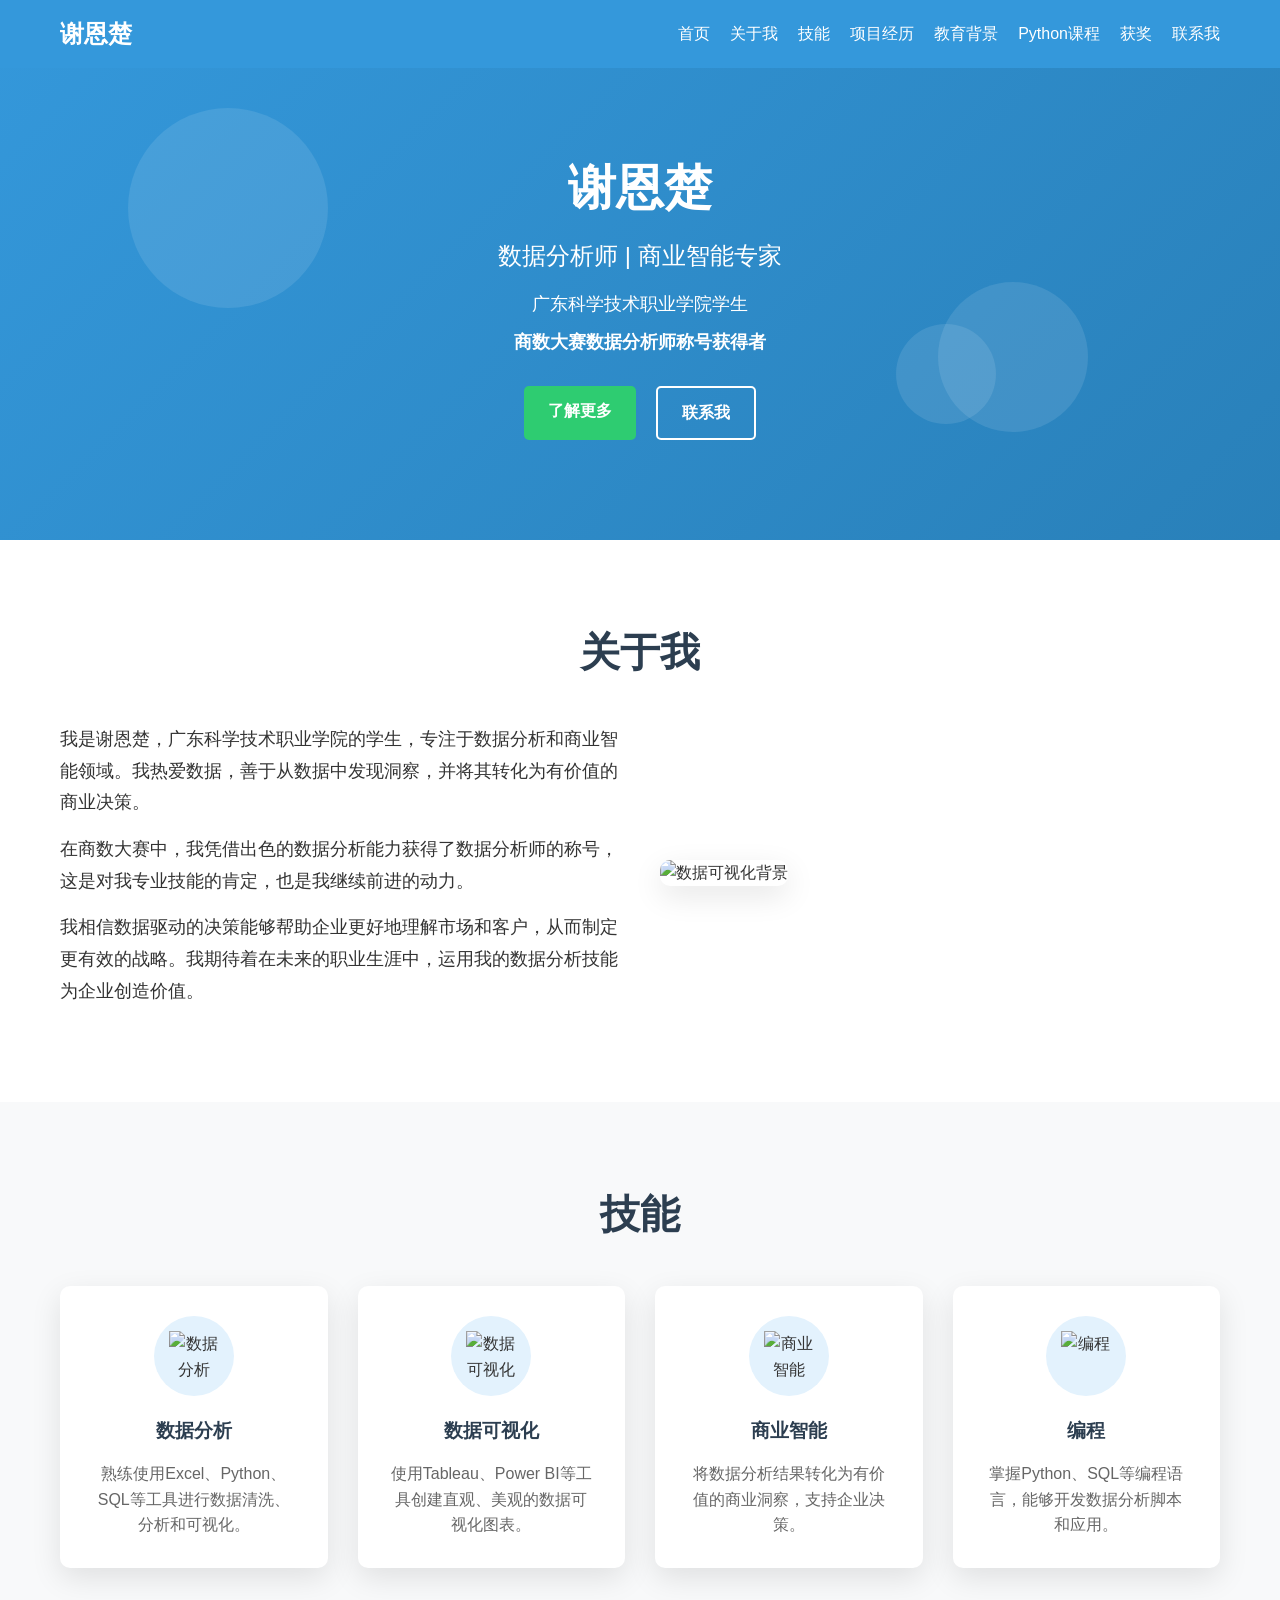
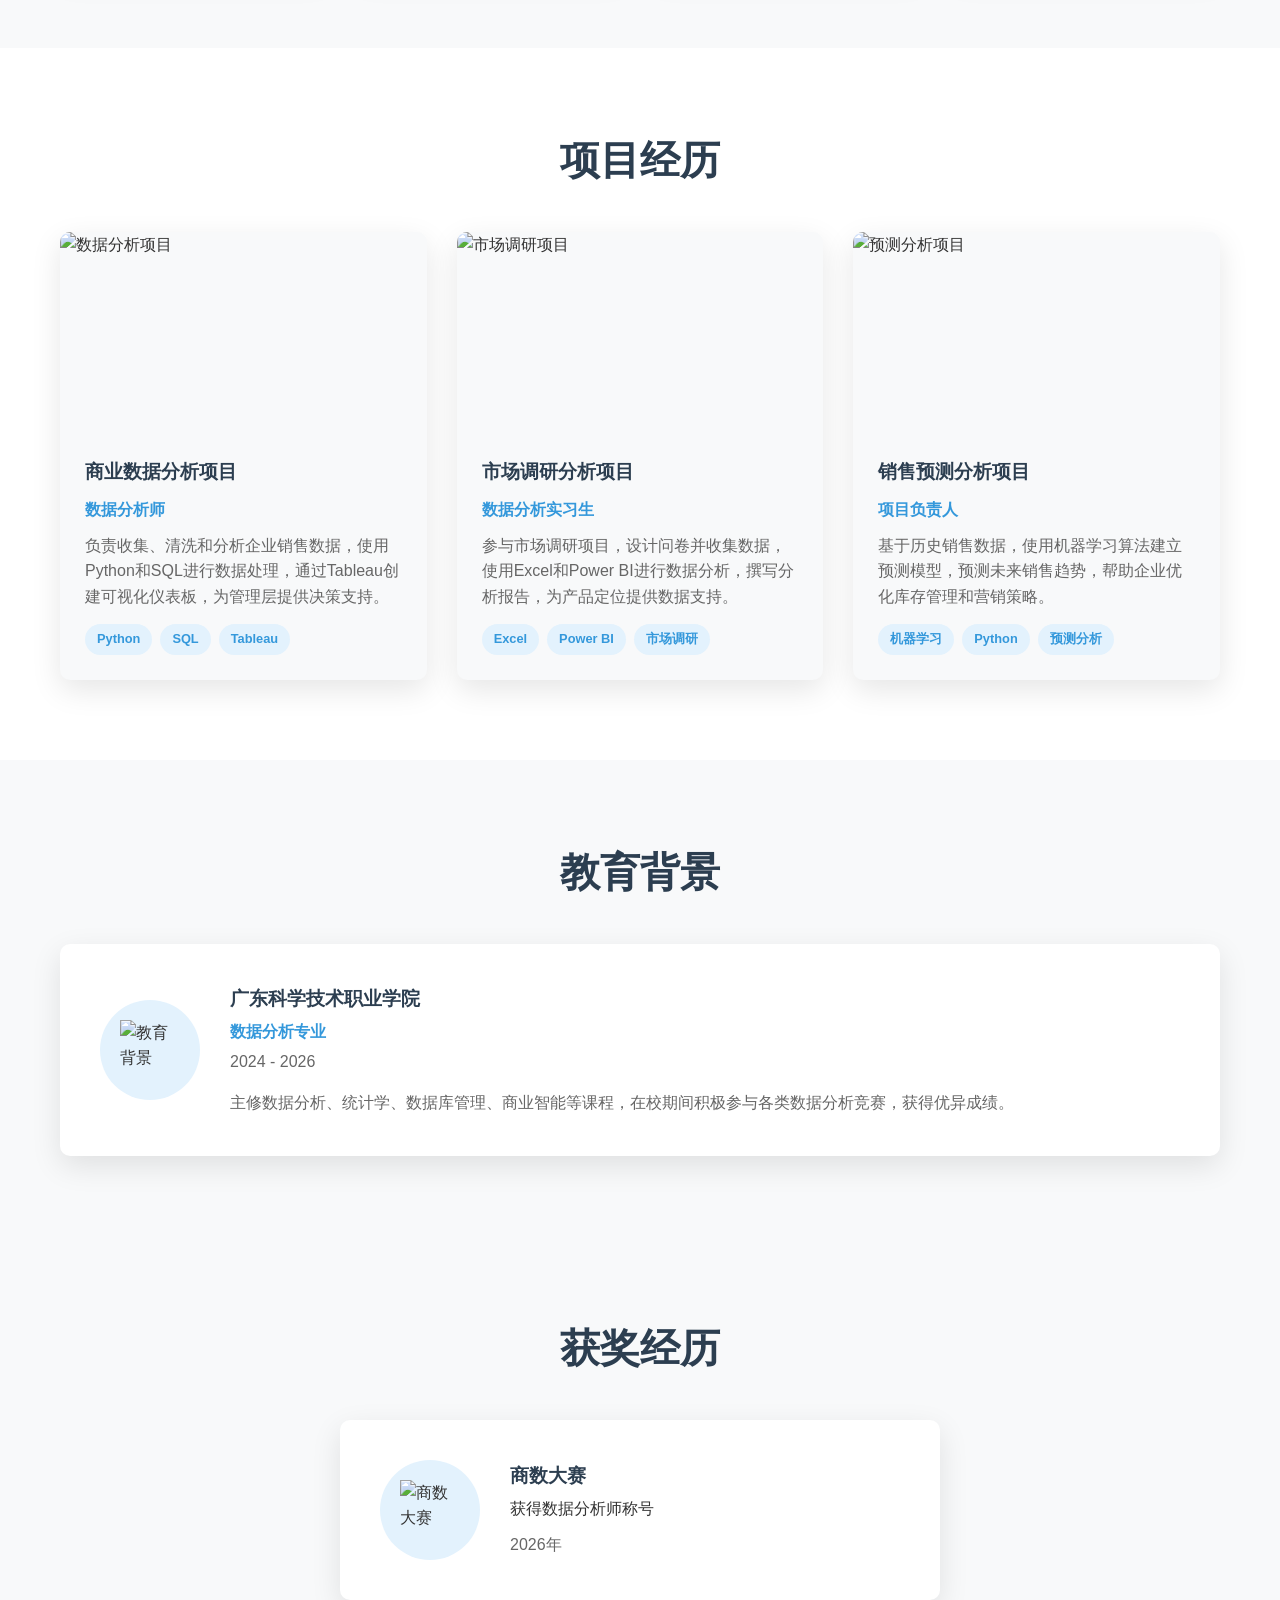
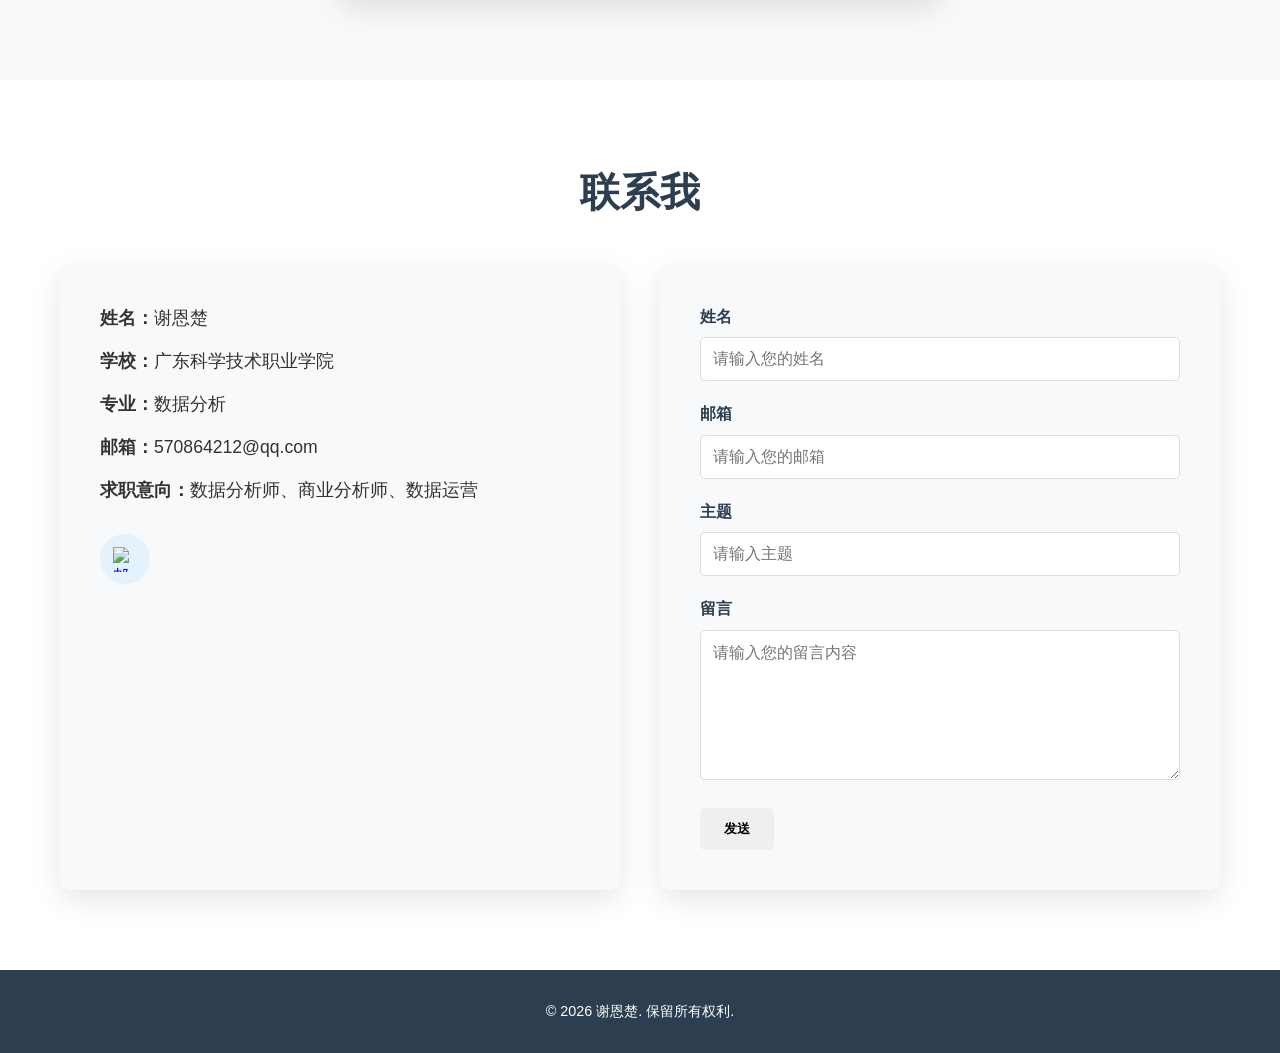
==== commit 3d5e3418: "将Python课程移至独立页面并更新内容" ====
--- a/index.html
+++ b/index.html
@@ -19,7 +19,7 @@
                 <li class="nav-item"><a href="#skills">技能</a></li>
                 <li class="nav-item"><a href="#projects">项目经历</a></li>
                 <li class="nav-item"><a href="#education">教育背景</a></li>
-                <li class="nav-item"><a href="#python-course">Python课程</a></li>
+                <li class="nav-item"><a href="python-course.html">Python课程</a></li>
                 <li class="nav-item"><a href="#awards">获奖</a></li>
                 <li class="nav-item"><a href="#contact">联系我</a></li>
             </ul>
@@ -169,70 +169,6 @@
                     <p class="education-period">2024 - 2026</p>
                     <p class="education-description">主修数据分析、统计学、数据库管理、商业智能等课程，在校期间积极参与各类数据分析竞赛，获得优异成绩。</p>
                 </div>
-            </div>
-        </div>
-    </section>
-
-    <!-- Python基础课程 -->
-    <section id="python-course" class="python-course">
-        <div class="container">
-            <h2>Python基础课程</h2>
-            <p class="course-description">本课程旨在帮助初学者掌握Python编程语言的基础知识，为数据分析和其他领域的应用打下坚实基础。</p>
-            <div class="course-modules">
-                <div class="module-card">
-                    <div class="module-icon">
-                        <img src="https://trae-api-cn.mchost.guru/api/ide/v1/text_to_image?prompt=python%20basic%20syntax%20icon%20blue%20modern&image_size=square" alt="Python基础语法">
-                    </div>
-                    <h3>1. Python基础语法</h3>
-                    <ul class="module-content">
-                        <li>变量和数据类型</li>
-                        <li>运算符和表达式</li>
-                        <li>控制流（条件语句和循环）</li>
-                        <li>函数定义和调用</li>
-                        <li>模块和包的使用</li>
-                    </ul>
-                </div>
-                <div class="module-card">
-                    <div class="module-icon">
-                        <img src="https://trae-api-cn.mchost.guru/api/ide/v1/text_to_image?prompt=python%20data%20structures%20icon%20blue%20modern&image_size=square" alt="Python数据结构">
-                    </div>
-                    <h3>2. Python数据结构</h3>
-                    <ul class="module-content">
-                        <li>列表（List）</li>
-                        <li>元组（Tuple）</li>
-                        <li>字典（Dictionary）</li>
-                        <li>集合（Set）</li>
-                        <li>字符串操作</li>
-                    </ul>
-                </div>
-                <div class="module-card">
-                    <div class="module-icon">
-                        <img src="https://trae-api-cn.mchost.guru/api/ide/v1/text_to_image?prompt=python%20file%20handling%20icon%20blue%20modern&image_size=square" alt="Python文件操作">
-                    </div>
-                    <h3>3. Python文件操作</h3>
-                    <ul class="module-content">
-                        <li>文件的打开和关闭</li>
-                        <li>文件的读写操作</li>
-                        <li>异常处理</li>
-                        <li>上下文管理器（with语句）</li>
-                    </ul>
-                </div>
-                <div class="module-card">
-                    <div class="module-icon">
-                        <img src="https://trae-api-cn.mchost.guru/api/ide/v1/text_to_image?prompt=python%20data%20analysis%20icon%20blue%20modern&image_size=square" alt="Python数据分析">
-                    </div>
-                    <h3>4. Python数据分析基础</h3>
-                    <ul class="module-content">
-                        <li>Numpy库的使用</li>
-                        <li>Pandas库的使用</li>
-                        <li>数据清洗和处理</li>
-                        <li>数据可视化基础</li>
-                    </ul>
-                </div>
-            </div>
-            <div class="course-cta">
-                <a href="#" class="btn btn-primary">开始学习</a>
-                <a href="#" class="btn btn-secondary">下载资料</a>
             </div>
         </div>
     </section>
--- a/style.css
+++ b/style.css
@@ -400,94 +400,6 @@
     line-height: 1.6;
 }
 
-/* Python基础课程 */
-.python-course {
-    background-color: white;
-}
-
-.course-description {
-    text-align: center;
-    max-width: 800px;
-    margin: 0 auto 50px;
-    font-size: 1.1rem;
-    color: #666;
-    line-height: 1.8;
-}
-
-.course-modules {
-    display: grid;
-    grid-template-columns: repeat(auto-fit, minmax(280px, 1fr));
-    gap: 30px;
-    margin-bottom: 50px;
-}
-
-.module-card {
-    background-color: #f8f9fa;
-    padding: 30px;
-    border-radius: 10px;
-    box-shadow: 0 10px 30px rgba(0, 0, 0, 0.1);
-    transition: transform 0.3s, box-shadow 0.3s;
-}
-
-.module-card:hover {
-    transform: translateY(-10px);
-    box-shadow: 0 15px 35px rgba(0, 0, 0, 0.15);
-}
-
-.module-icon {
-    width: 80px;
-    height: 80px;
-    margin: 0 auto 20px;
-    display: flex;
-    align-items: center;
-    justify-content: center;
-    background-color: #e3f2fd;
-    border-radius: 50%;
-}
-
-.module-icon img {
-    width: 50px;
-    height: 50px;
-    object-fit: contain;
-}
-
-.module-card h3 {
-    text-align: center;
-    margin-bottom: 20px;
-    color: #2c3e50;
-}
-
-.module-content {
-    list-style: none;
-}
-
-.module-content li {
-    padding: 8px 0;
-    border-bottom: 1px solid #e0e0e0;
-    color: #666;
-    position: relative;
-    padding-left: 20px;
-}
-
-.module-content li::before {
-    content: "•";
-    color: #3498db;
-    font-weight: bold;
-    position: absolute;
-    left: 0;
-}
-
-.module-content li:last-child {
-    border-bottom: none;
-}
-
-.course-cta {
-    text-align: center;
-    display: flex;
-    justify-content: center;
-    gap: 20px;
-}
-
 /* 获奖经历 */
 .awards {
     background-color: #f8f9fa;
